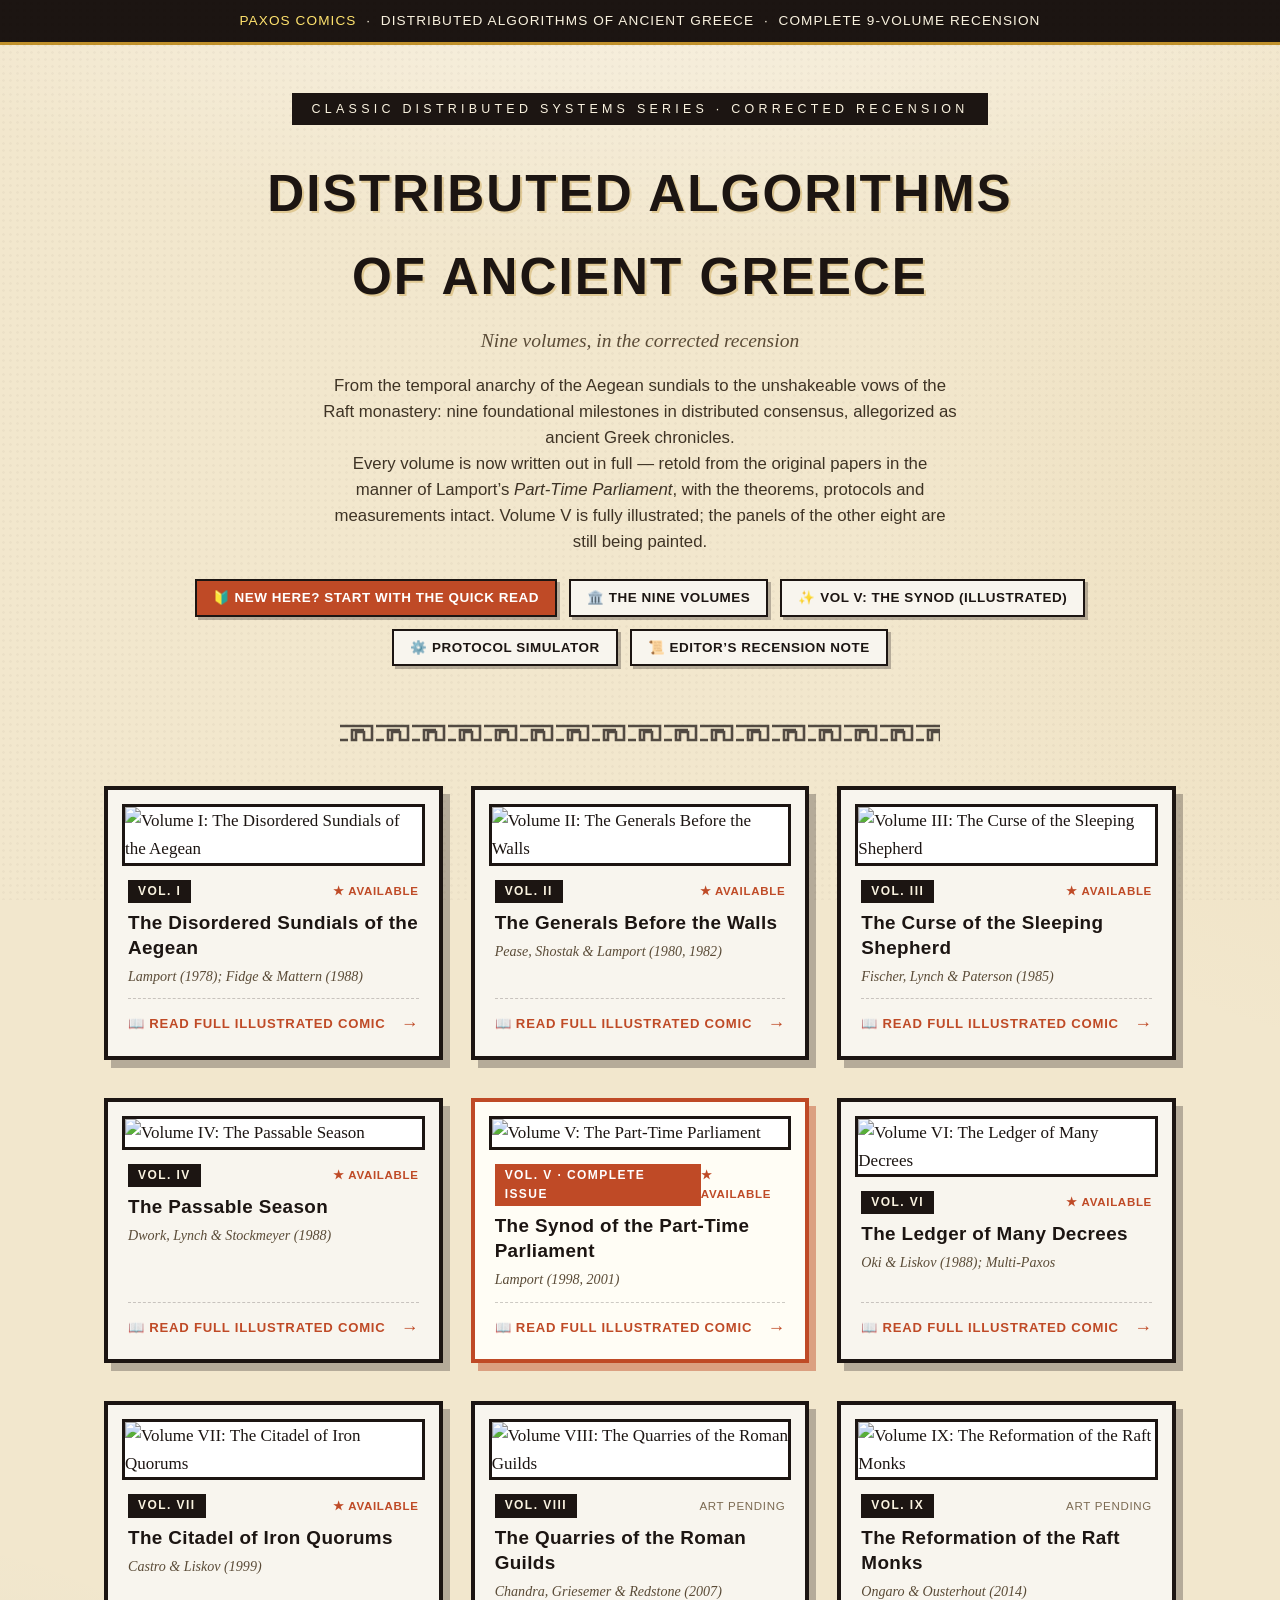
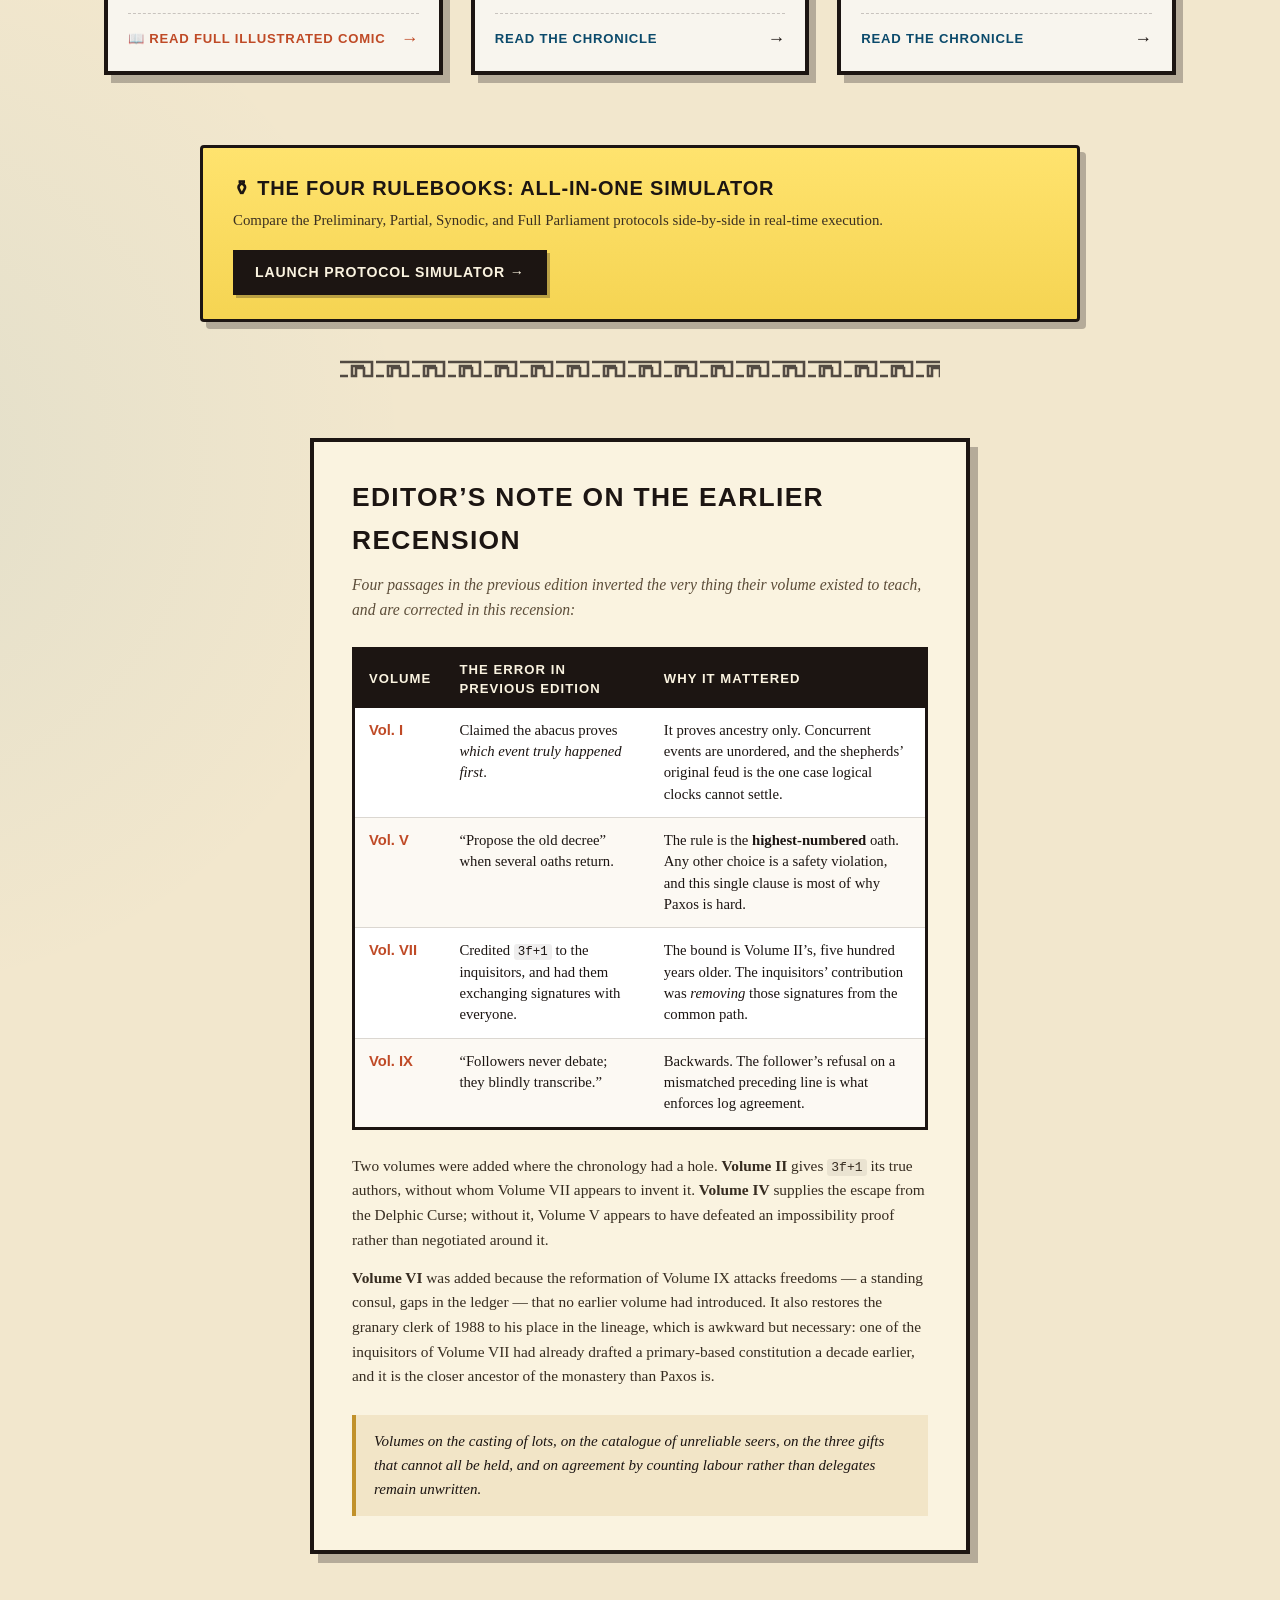
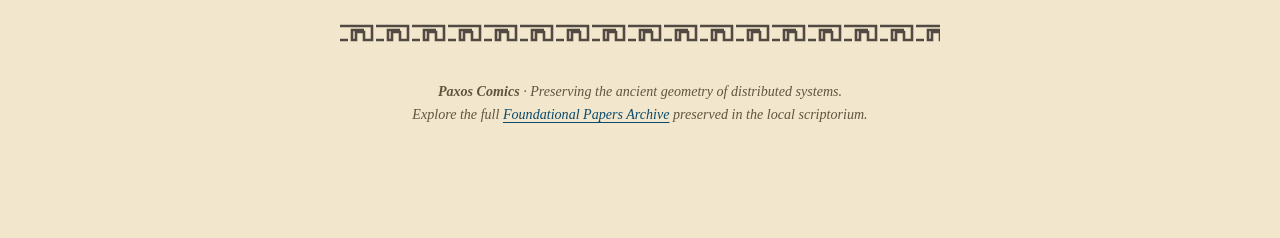
==== index.html @ 574f0818 "feat: illustrate Volume VII All 8 panels (v7-01 through v7-08) generated human-in-the-loop via the G" ====
<!DOCTYPE html>
<html lang="en">
<head>
<meta charset="utf-8">
<meta name="viewport" content="width=device-width, initial-scale=1">
<title>Distributed Algorithms of Ancient Greece — Nine Volumes in the Corrected Recension</title>
<link rel="stylesheet" href="assets/paxos-comics.css">
<style>
.page {
  position: relative; z-index: 1; max-width: 1120px; margin: 0 auto; padding: 0 24px 100px;
}

.prose { max-width: 76ch; margin-left: auto; margin-right: auto; }

a { color: var(--aegean-d); text-decoration: underline; text-underline-offset: 3px; }

.meander {
  height: 18px; margin: 38px auto; max-width: 600px; border: 0;
  background-image: url("data:image/svg+xml;utf8,<svg xmlns='http://www.w3.org/2000/svg' width='36' height='18' viewBox='0 0 36 18'><path d='M0 2h32v14h-8V8h-8v8h-4V6h12M0 16h8' fill='none' stroke='%231c1512' stroke-width='2.6'/></svg>");
  background-repeat: repeat-x; background-size: 36px 18px; opacity: .75;
}

header.hero { padding: 48px 0 20px; text-align: center; }

.kicker {
  display: inline-block; margin: 0 auto 16px; padding: 6px 20px;
  background: var(--ink); color: var(--paper-hi);
  font-family: Optima, 'Gill Sans', sans-serif; letter-spacing: .34em; font-size: .78rem;
  text-transform: uppercase;
}

h1.series-title {
  margin: 12px 0 6px; font-family: Optima, 'Gill Sans', sans-serif; font-weight: 700;
  font-size: clamp(2rem, 5.2vw, 3.2rem); letter-spacing: .04em; text-transform: uppercase;
  color: var(--ink); text-shadow: 2px 2px 0 rgba(193,145,43,.35);
}

p.series-sub {
  margin: 6px auto 16px; font-style: italic; font-size: 1.22rem; color: #5a4b37;
}

p.series-desc {
  max-width: 68ch; margin: 0 auto; font-family: Optima, 'Gill Sans', sans-serif;
  font-size: 1.05rem; line-height: 1.55; color: #3e3325;
}

.quick-nav {
  margin: 24px auto 0; display: flex; justify-content: center; flex-wrap: wrap; gap: 12px;
}

.quick-btn {
  display: inline-flex; align-items: center; gap: 6px;
  background: var(--marble); color: var(--ink); border: 2px solid var(--ink);
  padding: 6px 16px; font-family: Optima, 'Gill Sans', sans-serif;
  font-size: .84rem; text-decoration: none; font-weight: 700; letter-spacing: .04em;
  box-shadow: 3px 3px 0 var(--shadow); text-transform: uppercase;
  transition: all .15s ease;
}

.quick-btn:hover {
  background: var(--gold); color: var(--ink); transform: translateY(-2px);
  box-shadow: 4px 5px 0 var(--shadow);
}

.quick-btn.featured {
  background: var(--terra); color: #fff; border-color: var(--ink);
}

.quick-btn.featured:hover { background: var(--ink); color: var(--caption); }

.grid-section { margin: 44px 0 70px; }

.covers-grid {
  display: grid;
  grid-template-columns: repeat(3, 1fr);
  gap: 38px 28px;
}

@media (max-width: 880px) {
  .covers-grid { grid-template-columns: repeat(2, 1fr); gap: 32px 20px; }
}

@media (max-width: 580px) {
  .covers-grid { grid-template-columns: 1fr; gap: 36px; max-width: 420px; margin: 0 auto; }
}

.cover-card {
  display: flex; flex-direction: column;
  text-decoration: none; color: inherit;
  background: var(--marble);
  border: 4px solid var(--ink);
  box-shadow: 7px 8px 0 var(--shadow);
  padding: 14px;
  position: relative;
  transition: transform .22s ease, box-shadow .22s ease;
}

.cover-card:hover {
  transform: translateY(-7px) rotate(-.4deg);
  box-shadow: 12px 14px 0 var(--shadow);
}

.cover-card.vol-featured {
  background: #fffdf5;
  border-color: var(--terra);
  box-shadow: 7px 8px 0 rgba(191,74,38,.45);
}

.cover-card.vol-featured:hover {
  box-shadow: 12px 14px 0 rgba(191,74,38,.55);
}

.card-img-wrap {
  border: 3px solid var(--ink);
  overflow: hidden;
  background: #fff;
  position: relative;
}

.card-img-wrap picture,
.card-img-wrap img {
  display: block; width: 100%; height: auto;
  transition: transform .25s ease;
}

.cover-card:hover .card-img-wrap img {
  transform: scale(1.02);
}

.card-body {
  padding: 14px 6px 4px;
  display: flex; flex-direction: column; flex-grow: 1;
}

.vol-header-row {
  display: flex; justify-content: space-between; align-items: center; margin-bottom: 8px;
}

.vol-tag {
  display: inline-block; background: var(--ink); color: var(--paper-hi);
  font-family: 'Chalkboard SE', Chalkboard, 'Comic Sans MS', sans-serif;
  font-size: .75rem; padding: 2px 10px; text-transform: uppercase;
  letter-spacing: .12em; font-weight: 700;
}

.vol-tag.featured {
  background: var(--terra); color: #fff;
}

.vol-badge-recension {
  font-family: Optima, 'Gill Sans', sans-serif; font-size: .72rem;
  color: #7b6a52; text-transform: uppercase; letter-spacing: .06em;
}

h3.card-title {
  margin: 0 0 6px; font-family: Optima, 'Gill Sans', sans-serif;
  font-size: 1.18rem; line-height: 1.32; font-weight: 700;
  color: var(--ink); letter-spacing: .02em;
}

p.card-cite {
  margin: 0 0 12px; font-size: .88rem; color: #5a4b37; line-height: 1.4;
  font-family: Georgia, serif; font-style: italic;
}

.card-action {
  margin-top: auto; padding-top: 10px;
  border-top: 1px dashed rgba(28,21,18,.22);
  display: flex; justify-content: space-between; align-items: center;
}

.action-label {
  font-family: Optima, 'Gill Sans', sans-serif; font-size: .82rem;
  font-weight: 700; letter-spacing: .06em; text-transform: uppercase;
  color: var(--aegean-d);
}

.cover-card:hover .action-label {
  color: var(--terra);
}

.action-label.active {
  color: var(--terra); display: flex; align-items: center; gap: 4px;
}

.action-arrow { font-size: 1.1rem; }

.editor-note {
  margin: 60px auto 40px;
  background: var(--paper-hi);
  border: 4px solid var(--ink);
  box-shadow: 8px 9px 0 var(--shadow);
  padding: 34px 38px;
}

@media (max-width: 600px) {
  .editor-note { padding: 22px 18px; }
}

.editor-note h2 {
  margin: 0 0 10px; font-family: Optima, 'Gill Sans', sans-serif;
  font-size: 1.65rem; letter-spacing: .05em; text-transform: uppercase;
  color: var(--ink);
}

.editor-note p.ed-sub {
  margin: 0 0 24px; font-style: italic; color: #5c4d39; font-size: .98rem;
}

.table-wrap { overflow-x: auto; margin: 24px 0; }

table.recension-table {
  width: 100%; border-collapse: collapse;
  font-size: .92rem; line-height: 1.45;
  background: #fff; border: 3px solid var(--ink);
  box-shadow: 4px 4px 0 var(--shadow);
}

table.recension-table th {
  background: var(--ink); color: var(--paper-hi);
  font-family: Optima, 'Gill Sans', sans-serif; text-transform: uppercase;
  letter-spacing: .08em; padding: 10px 14px; text-align: left; font-size: .82rem;
}

table.recension-table td {
  padding: 12px 14px; border-bottom: 1px solid rgba(28,21,18,.15);
  vertical-align: top;
}

table.recension-table tr:last-child td { border-bottom: 0; }

table.recension-table tr:nth-child(even) { background: rgba(242,231,205,.25); }

td.col-vol { font-weight: 700; font-family: Optima, 'Gill Sans', sans-serif; width: 85px; color: var(--terra); }

.commentary {
  margin: 24px 0 16px; font-size: .96rem; line-height: 1.6; color: #362c20;
}

.unwritten-box {
  margin: 26px 0 0; padding: 14px 18px;
  background: rgba(193,145,43,.14); border-left: 4px solid var(--gold);
  font-style: italic; font-size: .94rem;
}

.companion-banner {
  margin: 50px auto 0; max-width: 880px;
  background: linear-gradient(180deg, var(--caption), #f5d452);
  border: 3px solid var(--ink); border-radius: 4px;
  padding: 24px 30px; box-shadow: 6px 7px 0 var(--shadow);
  display: flex; justify-content: space-between; align-items: center; flex-wrap: wrap; gap: 18px;
}

.companion-text h3 {
  margin: 0 0 4px; font-family: Optima, 'Gill Sans', sans-serif;
  font-size: 1.25rem; text-transform: uppercase; letter-spacing: .04em;
}

.companion-text p { margin: 0; font-size: .93rem; color: #3b3021; }

.companion-btn {
  background: var(--ink); color: var(--paper-hi); border: 2px solid var(--ink);
  padding: 9px 20px; font-family: Optima, 'Gill Sans', sans-serif;
  font-size: .88rem; font-weight: 700; text-decoration: none; letter-spacing: .06em;
  text-transform: uppercase; box-shadow: 3px 3px 0 var(--shadow); white-space: nowrap;
}

.companion-btn:hover { background: var(--terra); color: #fff; transform: translateY(-1px); }

footer.colophon {
  margin: 70px auto 0; text-align: center; font-size: .88rem; color: #62533e;
}
</style>
</head>
<body>
<div class="site-bar">
  <span>Paxos Comics</span> &nbsp;·&nbsp; Distributed Algorithms of Ancient Greece &nbsp;·&nbsp; Complete 9-Volume Recension
</div>

<div class="page">
  <header class="hero">
    <div class="kicker">Classic Distributed Systems Series · Corrected Recension</div>
    <h1 class="series-title">Distributed Algorithms<br>of Ancient Greece</h1>
    <p class="series-sub">Nine volumes, in the corrected recension</p>
    <p class="series-desc">
      From the temporal anarchy of the Aegean sundials to the unshakeable vows of the Raft monastery:
      nine foundational milestones in distributed consensus, allegorized as ancient Greek chronicles.
    </p>
    <p class="series-desc">
      Every volume is now written out in full — retold from the original papers in the manner of Lamport’s
      <em>Part-Time Parliament</em>, with the theorems, protocols and measurements intact. Volume V is fully
      illustrated; the panels of the other eight are still being painted.
    </p>

    <nav class="quick-nav">
      <a href="quickread.html" class="quick-btn featured">🔰 New Here? Start With the Quick Read</a>
      <a href="#volumes-grid" class="quick-btn">🏛️ The Nine Volumes</a>
      <a href="volume-5.html" class="quick-btn">✨ Vol V: The Synod (Illustrated)</a>
      <a href="protocols.html" class="quick-btn">⚙️ Protocol Simulator</a>
      <a href="#recension-notes" class="quick-btn">📜 Editor’s Recension Note</a>
    </nav>
  </header>

  <hr class="meander">

  <!-- ================= 3x3 COVERS GRID ================= -->
  <section id="volumes-grid" class="grid-section">
    <div class="covers-grid">

      <!-- Volume I -->
      <a href="volume-1.html" class="cover-card">
        <div class="card-img-wrap">
          <picture>
            <source srcset="https://pub-360f66626b3142aca8d9da5501908e1f.r2.dev/cover_volume_1_small.webp" type="image/webp">
            <img src="images/cover_volume_1.png" alt="Volume I: The Disordered Sundials of the Aegean" loading="lazy">
          </picture>
        </div>
        <div class="card-body">
          <div class="vol-header-row">
            <span class="vol-tag">Vol. I</span>
            <span class="vol-badge-recension" style="color:var(--terra); font-weight:700">★ Available</span>
          </div>
          <h3 class="card-title">The Disordered Sundials of the Aegean</h3>
          <p class="card-cite">Lamport (1978); Fidge &amp; Mattern (1988)</p>
          <div class="card-action">
            <span class="action-label active">📖 Read Full Illustrated Comic</span>
            <span class="action-arrow" style="color:var(--terra)">→</span>
          </div>
        </div>
      </a>

      <!-- Volume II -->
      <a href="volume-2.html" class="cover-card">
        <div class="card-img-wrap">
          <picture>
            <source srcset="https://pub-360f66626b3142aca8d9da5501908e1f.r2.dev/cover_volume_2_small.webp" type="image/webp">
            <img src="images/cover_volume_2.png" alt="Volume II: The Generals Before the Walls" loading="lazy">
          </picture>
        </div>
        <div class="card-body">
          <div class="vol-header-row">
            <span class="vol-tag">Vol. II</span>
            <span class="vol-badge-recension" style="color:var(--terra); font-weight:700">★ Available</span>
          </div>
          <h3 class="card-title">The Generals Before the Walls</h3>
          <p class="card-cite">Pease, Shostak &amp; Lamport (1980, 1982)</p>
          <div class="card-action">
            <span class="action-label active">📖 Read Full Illustrated Comic</span>
            <span class="action-arrow" style="color:var(--terra)">→</span>
          </div>
        </div>
      </a>

      <!-- Volume III -->
      <a href="volume-3.html" class="cover-card">
        <div class="card-img-wrap">
          <picture>
            <source srcset="https://pub-360f66626b3142aca8d9da5501908e1f.r2.dev/cover_volume_3_small.webp" type="image/webp">
            <img src="images/cover_volume_3.png" alt="Volume III: The Curse of the Sleeping Shepherd" loading="lazy">
          </picture>
        </div>
        <div class="card-body">
          <div class="vol-header-row">
            <span class="vol-tag">Vol. III</span>
            <span class="vol-badge-recension" style="color:var(--terra); font-weight:700">★ Available</span>
          </div>
          <h3 class="card-title">The Curse of the Sleeping Shepherd</h3>
          <p class="card-cite">Fischer, Lynch &amp; Paterson (1985)</p>
          <div class="card-action">
            <span class="action-label active">📖 Read Full Illustrated Comic</span>
            <span class="action-arrow" style="color:var(--terra)">→</span>
          </div>
        </div>
      </a>

      <!-- Volume IV -->
      <a href="volume-4.html" class="cover-card">
        <div class="card-img-wrap">
          <picture>
            <source srcset="https://pub-360f66626b3142aca8d9da5501908e1f.r2.dev/cover_volume_4_small.webp" type="image/webp">
            <img src="images/cover_volume_4.png" alt="Volume IV: The Passable Season" loading="lazy">
          </picture>
        </div>
        <div class="card-body">
          <div class="vol-header-row">
            <span class="vol-tag">Vol. IV</span>
            <span class="vol-badge-recension" style="color:var(--terra); font-weight:700">★ Available</span>
          </div>
          <h3 class="card-title">The Passable Season</h3>
          <p class="card-cite">Dwork, Lynch &amp; Stockmeyer (1988)</p>
          <div class="card-action">
            <span class="action-label active">📖 Read Full Illustrated Comic</span>
            <span class="action-arrow" style="color:var(--terra)">→</span>
          </div>
        </div>
      </a>

      <!-- Volume V (FEATURED COMPLETE EDITION) -->
      <a href="volume-5.html" class="cover-card vol-featured">
        <div class="card-img-wrap">
          <picture>
            <source srcset="https://pub-360f66626b3142aca8d9da5501908e1f.r2.dev/cover_small.webp" type="image/webp">
            <img src="images/cover.png" alt="Volume V: The Part-Time Parliament" loading="lazy">
          </picture>
        </div>
        <div class="card-body">
          <div class="vol-header-row">
            <span class="vol-tag featured">Vol. V · Complete Issue</span>
            <span class="vol-badge-recension" style="color:var(--terra); font-weight:700">★ Available</span>
          </div>
          <h3 class="card-title">The Synod of the Part-Time Parliament</h3>
          <p class="card-cite">Lamport (1998, 2001)</p>
          <div class="card-action">
            <span class="action-label active">📖 Read Full Illustrated Comic</span>
            <span class="action-arrow" style="color:var(--terra)">→</span>
          </div>
        </div>
      </a>

      <!-- Volume VI -->
      <a href="volume-6.html" class="cover-card">
        <div class="card-img-wrap">
          <picture>
            <source srcset="https://pub-360f66626b3142aca8d9da5501908e1f.r2.dev/cover_volume_6_small.webp" type="image/webp">
            <img src="images/cover_volume_6.png" alt="Volume VI: The Ledger of Many Decrees" loading="lazy">
          </picture>
        </div>
        <div class="card-body">
          <div class="vol-header-row">
            <span class="vol-tag">Vol. VI</span>
            <span class="vol-badge-recension" style="color:var(--terra); font-weight:700">★ Available</span>
          </div>
          <h3 class="card-title">The Ledger of Many Decrees</h3>
          <p class="card-cite">Oki &amp; Liskov (1988); Multi-Paxos</p>
          <div class="card-action">
            <span class="action-label active">📖 Read Full Illustrated Comic</span>
            <span class="action-arrow" style="color:var(--terra)">→</span>
          </div>
        </div>
      </a>

      <!-- Volume VII -->
      <a href="volume-7.html" class="cover-card">
        <div class="card-img-wrap">
          <picture>
            <source srcset="https://pub-360f66626b3142aca8d9da5501908e1f.r2.dev/cover_volume_7_small.webp" type="image/webp">
            <img src="images/cover_volume_7.png" alt="Volume VII: The Citadel of Iron Quorums" loading="lazy">
          </picture>
        </div>
        <div class="card-body">
          <div class="vol-header-row">
            <span class="vol-tag">Vol. VII</span>
            <span class="vol-badge-recension" style="color:var(--terra); font-weight:700">★ Available</span>
          </div>
          <h3 class="card-title">The Citadel of Iron Quorums</h3>
          <p class="card-cite">Castro &amp; Liskov (1999)</p>
          <div class="card-action">
            <span class="action-label active">📖 Read Full Illustrated Comic</span>
            <span class="action-arrow" style="color:var(--terra)">→</span>
          </div>
        </div>
      </a>

      <!-- Volume VIII -->
      <a href="volume-8.html" class="cover-card">
        <div class="card-img-wrap">
          <picture>
            <source srcset="https://pub-360f66626b3142aca8d9da5501908e1f.r2.dev/cover_volume_8_small.webp" type="image/webp">
            <img src="images/cover_volume_8.png" alt="Volume VIII: The Quarries of the Roman Guilds" loading="lazy">
          </picture>
        </div>
        <div class="card-body">
          <div class="vol-header-row">
            <span class="vol-tag">Vol. VIII</span>
            <span class="vol-badge-recension">Art Pending</span>
          </div>
          <h3 class="card-title">The Quarries of the Roman Guilds</h3>
          <p class="card-cite">Chandra, Griesemer &amp; Redstone (2007)</p>
          <div class="card-action">
            <span class="action-label">Read the Chronicle</span>
            <span class="action-arrow">→</span>
          </div>
        </div>
      </a>

      <!-- Volume IX -->
      <a href="volume-9.html" class="cover-card">
        <div class="card-img-wrap">
          <picture>
            <source srcset="https://pub-360f66626b3142aca8d9da5501908e1f.r2.dev/cover_volume_9_small.webp" type="image/webp">
            <img src="images/cover_volume_9.png" alt="Volume IX: The Reformation of the Raft Monks" loading="lazy">
          </picture>
        </div>
        <div class="card-body">
          <div class="vol-header-row">
            <span class="vol-tag">Vol. IX</span>
            <span class="vol-badge-recension">Art Pending</span>
          </div>
          <h3 class="card-title">The Reformation of the Raft Monks</h3>
          <p class="card-cite">Ongaro &amp; Ousterhout (2014)</p>
          <div class="card-action">
            <span class="action-label">Read the Chronicle</span>
            <span class="action-arrow">→</span>
          </div>
        </div>
      </a>

    </div>
  </section>

  <!-- ================= COMPANION CALLOUT ================= -->
  <aside class="companion-banner">
    <div class="companion-text">
      <h3>⚱ The Four Rulebooks: All-in-One Simulator</h3>
      <p>Compare the Preliminary, Partial, Synodic, and Full Parliament protocols side-by-side in real-time execution.</p>
    </div>
    <a href="protocols.html" class="companion-btn">Launch Protocol Simulator →</a>
  </aside>

  <hr class="meander">

  <!-- ================= EDITOR RECENSION NOTE ================= -->
  <section id="recension-notes" class="editor-note">
    <h2>Editor’s Note on the Earlier Recension</h2>
    <p class="ed-sub">Four passages in the previous edition inverted the very thing their volume existed to teach, and are corrected in this recension:</p>

    <div class="table-wrap">
      <table class="recension-table">
        <thead>
          <tr>
            <th>Volume</th>
            <th>The Error in Previous Edition</th>
            <th>Why It Mattered</th>
          </tr>
        </thead>
        <tbody>
          <tr>
            <td class="col-vol">Vol. I</td>
            <td>Claimed the abacus proves <em>which event truly happened first</em>.</td>
            <td>It proves ancestry only. Concurrent events are unordered, and the shepherds’ original feud is the one case logical clocks cannot settle.</td>
          </tr>
          <tr>
            <td class="col-vol">Vol. V</td>
            <td>“Propose the old decree” when several oaths return.</td>
            <td>The rule is the <strong>highest-numbered</strong> oath. Any other choice is a safety violation, and this single clause is most of why Paxos is hard.</td>
          </tr>
          <tr>
            <td class="col-vol">Vol. VII</td>
            <td>Credited <code>3f+1</code> to the inquisitors, and had them exchanging signatures with everyone.</td>
            <td>The bound is Volume II’s, five hundred years older. The inquisitors’ contribution was <em>removing</em> those signatures from the common path.</td>
          </tr>
          <tr>
            <td class="col-vol">Vol. IX</td>
            <td>“Followers never debate; they blindly transcribe.”</td>
            <td>Backwards. The follower’s refusal on a mismatched preceding line is what enforces log agreement.</td>
          </tr>
        </tbody>
      </table>
    </div>

    <div class="commentary">
      <p>Two volumes were added where the chronology had a hole. <strong>Volume II</strong> gives <code>3f+1</code> its true authors, without whom Volume VII appears to invent it. <strong>Volume IV</strong> supplies the escape from the Delphic Curse; without it, Volume V appears to have defeated an impossibility proof rather than negotiated around it.</p>
      <p><strong>Volume VI</strong> was added because the reformation of Volume IX attacks freedoms — a standing consul, gaps in the ledger — that no earlier volume had introduced. It also restores the granary clerk of 1988 to his place in the lineage, which is awkward but necessary: one of the inquisitors of Volume VII had already drafted a primary-based constitution a decade earlier, and it is the closer ancestor of the monastery than Paxos is.</p>
    </div>

    <div class="unwritten-box">
      Volumes on the casting of lots, on the catalogue of unreliable seers, on the three gifts that cannot all be held, and on agreement by counting labour rather than delegates remain unwritten.
    </div>
  </section>

  <footer class="colophon">
    <hr class="meander">
    <p>
      <strong>Paxos Comics</strong> · Preserving the ancient geometry of distributed systems.<br>
      Explore the full <a href="sources/README.md">Foundational Papers Archive</a> preserved in the local scriptorium.
    </p>
  </footer>
</div>
</body>
</html>
---- assets/paxos-comics.css ----
/* ============ PAXOS COMICS design system ============ */
:root{
  --ink:#1c1512;
  --paper:#f2e7cd;
  --paper-hi:#faf3e0;
  --paper-lo:#e6d5ae;
  --aegean:#136f9e;
  --aegean-d:#0b4a6b;
  --terra:#bf4a26;
  --olive:#66722c;
  --olive-d:#4c561e;
  --gold:#c1912b;
  --marble:#f8f5ee;
  --caption:#ffe36e;
  --blood:#8e2323;
  --shadow:rgba(28,21,18,.28);
}
*{box-sizing:border-box}
html{scroll-behavior:smooth}
body{
  margin:0;
  color:var(--ink);
  font-family:Georgia,'Iowan Old Style','Palatino Linotype',serif;
  font-size:17px; line-height:1.62;
  background:
    radial-gradient(1200px 500px at 50% -100px, rgba(255,255,255,.5), transparent 70%),
    radial-gradient(900px 900px at 110% 15%, rgba(193,145,43,.10), transparent 60%),
    radial-gradient(900px 900px at -10% 60%, rgba(19,111,158,.07), transparent 60%),
    var(--paper);
}
/* faint halftone wash over the whole book */
body::before{
  content:""; position:fixed; inset:0; pointer-events:none; z-index:0;
  background-image:radial-gradient(rgba(28,21,18,.05) 1px, transparent 1.6px);
  background-size:7px 7px; opacity:.5;
}
.page{position:relative; z-index:1; max-width:900px; margin:0 auto; padding:0 20px 90px}
.prose{max-width:72ch; margin-left:auto; margin-right:auto}
p{margin:.9em 0}
em{font-style:italic}
a{color:var(--aegean-d); text-underline-offset:3px}
a:hover{color:var(--terra)}
var, .m{font-family:Georgia,serif; font-style:italic}
sub,sup{font-size:.72em}
code{font-family:Menlo,Consolas,monospace; font-size:.85em; background:rgba(28,21,18,.07); padding:1px 4px; border-radius:3px}

/* ---------- top series bar (index/quickread) ---------- */
.site-bar{
  background:var(--ink); color:var(--paper-hi);
  padding:10px 20px; font-family:Optima,'Gill Sans',sans-serif;
  font-size:.85rem; letter-spacing:.08em; text-transform:uppercase;
  border-bottom:3px solid var(--gold); text-align:center;
}
.site-bar span{color:var(--caption)}

/* ---------- series top nav (volume pages) ---------- */
.series-nav{
  background:var(--ink); color:var(--paper-hi);
  padding:12px 20px; font-family:Optima,'Gill Sans',sans-serif;
  font-size:.85rem; letter-spacing:.04em;
  border-bottom:3px solid var(--gold);
}
.series-nav-inner{
  max-width:900px; margin:0 auto; display:flex; justify-content:space-between; align-items:center; flex-wrap:wrap; gap:10px;
}
.series-nav a{color:var(--paper-hi); text-decoration:none}
.series-nav a:hover{color:var(--caption)}
.series-nav .nav-back{font-weight:700; letter-spacing:.06em}
.series-nav .nav-current{color:var(--caption); font-size:.82rem; text-transform:uppercase; letter-spacing:.12em}
.series-nav .nav-arrows{display:flex; gap:14px}

/* ---------- display faces ---------- */
.display{font-family:Optima,'Gill Sans','Trebuchet MS',sans-serif; letter-spacing:.04em}
.comic{font-family:'Chalkboard SE',Chalkboard,'Comic Sans MS','Trebuchet MS',sans-serif}

/* ---------- meander (Greek key) divider ---------- */
.meander{height:18px; margin:34px auto; max-width:520px; border:0;
  background-image:url("data:image/svg+xml;utf8,<svg xmlns='http://www.w3.org/2000/svg' width='36' height='18' viewBox='0 0 36 18'><path d='M0 2h32v14h-8V8h-8v8h-4V6h12M0 16h8' fill='none' stroke='%231c1512' stroke-width='2.6'/></svg>");
  background-repeat:repeat-x; background-size:36px 18px; opacity:.75}

/* ---------- comic panels ---------- */
figure.panel{margin:34px auto; padding:0; max-width:840px; position:relative}
figure.panel .frame{
  border:4px solid var(--ink); background:#fff; overflow:hidden;
  box-shadow:8px 9px 0 var(--shadow);
}
figure.panel img{display:block; width:100%; height:auto}
figure.panel figcaption{
  display:inline-block; position:relative; margin:-16px 0 0 26px; max-width:82%;
  background:var(--caption); border:3px solid var(--ink); padding:7px 14px 6px;
  font-family:'Chalkboard SE',Chalkboard,'Comic Sans MS',sans-serif;
  font-size:.83rem; line-height:1.42; box-shadow:4px 4px 0 var(--shadow);
  transform:rotate(-.6deg);
}
.tilt-l .frame{transform:rotate(-.7deg)}
.tilt-r .frame{transform:rotate(.7deg)}
.panel.narrow{max-width:560px}
.panel.mid{max-width:700px}

/* ---------- illustration placeholders (see IMAGE_PROMPTS.md) ---------- */
.img-placeholder{
  aspect-ratio:16/9; display:flex; flex-direction:column; align-items:center; justify-content:center;
  gap:10px; padding:22px 28px; text-align:center;
  background:
    repeating-linear-gradient(135deg, rgba(28,21,18,.05) 0 12px, transparent 12px 24px),
    linear-gradient(180deg,#f7efd9,#eadbb4);
  outline:3px dashed rgba(28,21,18,.35); outline-offset:-14px;
}
.panel.mid .img-placeholder, .panel.narrow .img-placeholder{aspect-ratio:4/3}
.img-placeholder .ph-label{
  font-family:Optima,'Gill Sans',sans-serif; font-size:.72rem; letter-spacing:.22em;
  text-transform:uppercase; color:var(--terra); background:var(--marble);
  border:2px solid var(--ink); padding:2px 10px;
}
.img-placeholder .ph-desc{
  font-style:italic; font-size:.86rem; line-height:1.45; color:#5a4a33; max-width:46ch;
}

/* ---------- cover ---------- */
header.cover{padding:44px 0 8px; text-align:center}
.cover .frame-cover{
  display:block; margin:0 auto; max-width:520px; width:90%;
  border:5px solid var(--ink); box-shadow:12px 13px 0 var(--shadow); background:#fff;
  transform:rotate(-.4deg);
}
.cover img{display:block; width:100%; height:auto}
.kicker{
  display:inline-block; margin:0 auto 18px; padding:6px 18px;
  background:var(--ink); color:var(--paper-hi);
  font-family:Optima,'Gill Sans',sans-serif; letter-spacing:.34em; font-size:.78rem;
  text-transform:uppercase;
}
.vol-badge{
  display:inline-block; background:var(--terra); color:#fff; border:3px solid var(--ink);
  font-family:'Chalkboard SE',Chalkboard,'Comic Sans MS',sans-serif; font-size:.82rem;
  padding:4px 16px; letter-spacing:.14em; text-transform:uppercase;
  box-shadow:4px 4px 0 var(--shadow); transform:rotate(-1.4deg); margin-top:20px;
}
.cover .vol-title{
  margin:18px auto 6px; font-family:Optima,'Gill Sans',sans-serif; font-weight:700;
  font-size:clamp(1.7rem,4.4vw,2.4rem); letter-spacing:.05em; text-transform:uppercase;
  color:var(--ink); text-shadow:2px 2px 0 rgba(193,145,43,.35);
}
.cover .sub{
  margin:10px auto 4px; max-width:620px; font-family:Optima,'Gill Sans',sans-serif;
  font-size:1.02rem; color:#4a3d2c; letter-spacing:.02em;
}
.cover .pub{margin:10px auto 0; max-width:560px; font-size:.8rem; color:#6d5c42; font-style:italic}

/* ---------- status notice banner ---------- */
.status-banner{
  margin:34px auto; max-width:720px;
  background:linear-gradient(180deg, var(--caption), #f7d653);
  border:3px solid var(--ink); border-radius:4px;
  padding:14px 24px; box-shadow:6px 6px 0 var(--shadow);
  font-family:'Chalkboard SE',Chalkboard,'Comic Sans MS',sans-serif;
  font-size:.9rem; line-height:1.5; text-align:center;
}
.status-banner b{font-family:Optima,'Gill Sans',sans-serif; font-size:1.02rem; letter-spacing:.04em}

/* ---------- section (issue) headers ---------- */
.issue{margin:74px auto 30px; text-align:center; position:relative}
.issue .no{
  display:inline-block; background:var(--terra); color:#fff; border:3px solid var(--ink);
  font-family:'Chalkboard SE',Chalkboard,'Comic Sans MS',sans-serif; font-size:.82rem;
  padding:4px 16px; letter-spacing:.14em; text-transform:uppercase;
  box-shadow:4px 4px 0 var(--shadow); transform:rotate(-1.4deg);
}
.issue h2{
  margin:14px 0 0; font-family:Optima,'Gill Sans',sans-serif; font-weight:700;
  font-size:clamp(1.6rem,4.6vw,2.4rem); letter-spacing:.06em; text-transform:uppercase;
  color:var(--ink); text-shadow:2px 2px 0 rgba(193,145,43,.35);
}
h3.sect{
  margin:52px 0 12px; font-family:Optima,'Gill Sans',sans-serif; font-size:1.32rem;
  letter-spacing:.05em; color:var(--aegean-d);
  border-bottom:3px double rgba(28,21,18,.5); padding-bottom:6px;
}
h4.subsect{
  margin:40px 0 8px; font-family:Optima,'Gill Sans',sans-serif; font-size:1.06rem;
  letter-spacing:.05em; color:var(--olive-d); text-transform:uppercase;
}
.hlink{color:inherit; text-decoration:none}
.hlink:hover{text-decoration:underline}

/* ---------- decree plaques ---------- */
.decree{
  margin:22px auto; max-width:560px; text-align:center; position:relative;
  background:linear-gradient(180deg,var(--marble),#eae4d4);
  border:3px solid var(--ink); border-radius:4px;
  padding:13px 26px 12px; font-style:italic; font-size:1.02rem;
  box-shadow:5px 5px 0 var(--shadow), inset 0 0 0 4px rgba(193,145,43,.28);
}
.decree b{font-style:normal; font-family:Optima,'Gill Sans',sans-serif; margin-right:.5em}
.decree.bad{background:linear-gradient(180deg,#f6e3dd,#ecd2c8); border-color:var(--blood)}
.decree.rules{text-align:left; font-style:normal; max-width:640px}
.decree.rules ol, .decree.rules ul{margin:.3em 0; padding-left:1.4em}
.decree.rules li{margin:.35em 0}
.decree.rules .rhead{
  display:block; text-align:center; font-family:Optima,'Gill Sans',sans-serif; letter-spacing:.2em;
  text-transform:uppercase; font-size:.78rem; color:var(--terra); margin-bottom:4px;
}

/* ---------- narration ---------- */
.narr{
  margin:26px auto; max-width:640px; background:var(--caption); border:3px solid var(--ink);
  padding:10px 18px; font-family:'Chalkboard SE',Chalkboard,'Comic Sans MS',sans-serif;
  font-size:.9rem; box-shadow:5px 5px 0 var(--shadow); transform:rotate(-.35deg);
}
.editor-note{
  margin:30px auto; max-width:660px; background:#e7e2d6; border:3px solid var(--ink);
  padding:18px 24px; font-size:.93rem; box-shadow:6px 6px 0 var(--shadow); position:relative;
}
.editor-note .tag{
  position:absolute; top:-15px; left:18px; background:var(--aegean); color:#fff;
  border:3px solid var(--ink); padding:2px 12px; font-family:Optima,sans-serif;
  font-size:.72rem; letter-spacing:.18em; text-transform:uppercase;
}
.editor-note .sig{text-align:right; font-style:italic; margin-bottom:0}

/* ---------- footnote scrolls ---------- */
.fn{
  margin:18px auto; max-width:620px; font-size:.82rem; line-height:1.5; color:#4d4030;
  background:linear-gradient(180deg,#efe4c6,#e7d8b1);
  border:2px dashed rgba(28,21,18,.55); border-radius:2px; padding:8px 14px 8px 40px;
  position:relative;
}
.fn::before{content:"📜"; position:absolute; left:10px; top:7px; font-size:1rem}
.fn b{color:var(--ink)}

/* ---------- theorems / marble slabs ---------- */
.slab{
  margin:28px auto; max-width:680px; background:linear-gradient(180deg,#fbf9f4,#ece7da);
  border:3px solid var(--ink); box-shadow:6px 6px 0 var(--shadow); padding:4px 24px 10px;
}
.slab .slab-head{
  font-family:Optima,'Gill Sans',sans-serif; letter-spacing:.22em; text-transform:uppercase;
  font-size:.8rem; color:var(--terra); margin:12px 0 4px;
}
.slab .stmt{font-style:italic}
.mathblock{
  margin:14px auto; padding:10px 16px; overflow-x:auto; text-align:center;
  font-family:Georgia,serif; font-style:italic; font-size:1.0rem;
  background:rgba(255,255,255,.55); border:1px solid rgba(28,21,18,.25); border-radius:3px;
}
.mathblock .rm{font-style:normal}
details.proof{
  margin:14px auto 20px; max-width:680px; border:2px solid rgba(28,21,18,.5);
  background:rgba(255,255,255,.4); padding:0 18px;
}
details.proof>summary{
  cursor:pointer; padding:9px 2px; font-family:Optima,sans-serif; letter-spacing:.1em;
  text-transform:uppercase; font-size:.8rem; color:var(--aegean-d);
}
details.proof[open]{padding-bottom:10px}
ol.proofsteps{font-size:.92rem}
ol.proofsteps li{margin:.5em 0}
.qed{float:right; font-family:Optima,sans-serif; letter-spacing:.15em; color:var(--olive-d)}

/* ---------- ledgers & tables ---------- */
.table-wrap{overflow-x:auto; margin:22px auto; max-width:760px}
table.chron{
  border-collapse:collapse; width:100%; background:#f6eed6; font-size:.88rem;
  border:3px solid var(--ink); box-shadow:5px 5px 0 var(--shadow);
}
table.chron th{
  font-family:Optima,sans-serif; font-size:.72rem; letter-spacing:.12em; text-transform:uppercase;
  padding:7px 10px; border-bottom:3px solid var(--ink); color:#5a4a33; text-align:left; background:#ebdfbf;
}
table.chron td{padding:7px 10px; border-bottom:1px solid rgba(28,21,18,.22); vertical-align:top}
table.chron td.c, table.chron th.c{text-align:center}
table.chron caption{
  caption-side:bottom; padding:8px 4px 0; font-size:.8rem; font-style:italic; color:#5a4a33; text-align:left;
}
pre.scroll{
  margin:18px auto; max-width:680px; overflow-x:auto; background:#241c14; color:#efe2c2;
  padding:12px 16px; font-family:Menlo,Consolas,monospace; font-size:.76rem; line-height:1.65;
  border:3px solid var(--ink); box-shadow:5px 5px 0 var(--shadow);
}

/* ---------- Paxon name tooltips ---------- */
.paxon{border-bottom:2px dotted var(--terra); cursor:help; font-style:italic; white-space:nowrap}
#tip{
  position:absolute; z-index:50; max-width:290px; display:none;
  background:var(--ink); color:var(--paper-hi); padding:10px 14px; font-size:.82rem;
  line-height:1.45; border:2px solid var(--gold); box-shadow:5px 5px 0 var(--shadow);
  border-radius:4px; font-family:Optima,'Gill Sans',sans-serif; letter-spacing:.02em;
}
#tip .who{color:var(--caption); font-weight:700; display:block; margin-bottom:2px}

/* ---------- toc ---------- */
nav.toc{
  margin:36px auto; max-width:640px; border:3px solid var(--ink); background:#efe6cf;
  box-shadow:6px 6px 0 var(--shadow); padding:16px 26px 18px;
}
nav.toc h6{margin:0 0 8px; font-family:Optima,sans-serif; letter-spacing:.24em; text-transform:uppercase; font-size:.78rem; color:var(--terra)}
nav.toc ol{margin:0; padding-left:20px; font-size:.92rem; columns:2; column-gap:34px}
nav.toc li{margin:3px 0; break-inside:avoid}
nav.toc a{text-decoration:none; border-bottom:1px dotted var(--aegean-d)}
@media (max-width:640px){ nav.toc ol{columns:1} }

/* ---------- references ---------- */
.refs{font-size:.82rem; line-height:1.55}
.refs li{margin:6px 0}

/* ---------- paper link card ---------- */
.paper-card{
  margin:38px auto; max-width:680px;
  background:var(--marble); border:3px solid var(--ink);
  box-shadow:6px 7px 0 var(--shadow); padding:20px 26px;
}
.paper-card h4{
  margin:0 0 10px; font-family:Optima,'Gill Sans',sans-serif;
  font-size:1.15rem; color:var(--aegean-d); letter-spacing:.04em;
}
.paper-item{margin:12px 0; padding-bottom:12px; border-bottom:1px dashed rgba(28,21,18,.2)}
.paper-item:last-child{border-bottom:0; margin-bottom:0; padding-bottom:0}
.paper-btn{
  display:inline-block; margin-top:6px; background:var(--aegean); color:#fff;
  border:2px solid var(--ink); padding:4px 12px; font-size:.82rem;
  font-family:Optima,'Gill Sans',sans-serif; letter-spacing:.06em; text-decoration:none;
  box-shadow:3px 3px 0 var(--shadow); text-transform:uppercase; font-weight:700;
}
.paper-btn:hover{background:var(--aegean-d); color:#fff; transform:translateY(-1px)}

footer.colophon{margin-top:70px; text-align:center; font-size:.8rem; color:#6d5c42; font-style:italic}

/* ---------- bottom nav ---------- */
.bottom-nav{
  margin:40px auto 20px; max-width:680px;
  display:flex; justify-content:space-between; align-items:center; flex-wrap:wrap; gap:14px;
}
.bottom-btn{
  background:var(--ink); color:var(--paper-hi); border:2px solid var(--ink);
  padding:8px 18px; font-family:Optima,'Gill Sans',sans-serif;
  font-size:.9rem; text-decoration:none; box-shadow:4px 4px 0 var(--shadow);
}
.bottom-btn:hover{background:var(--gold); color:var(--ink)}
.bottom-btn.all{background:var(--terra); color:#fff}
.bottom-btn.all:hover{background:var(--ink); color:#fff}
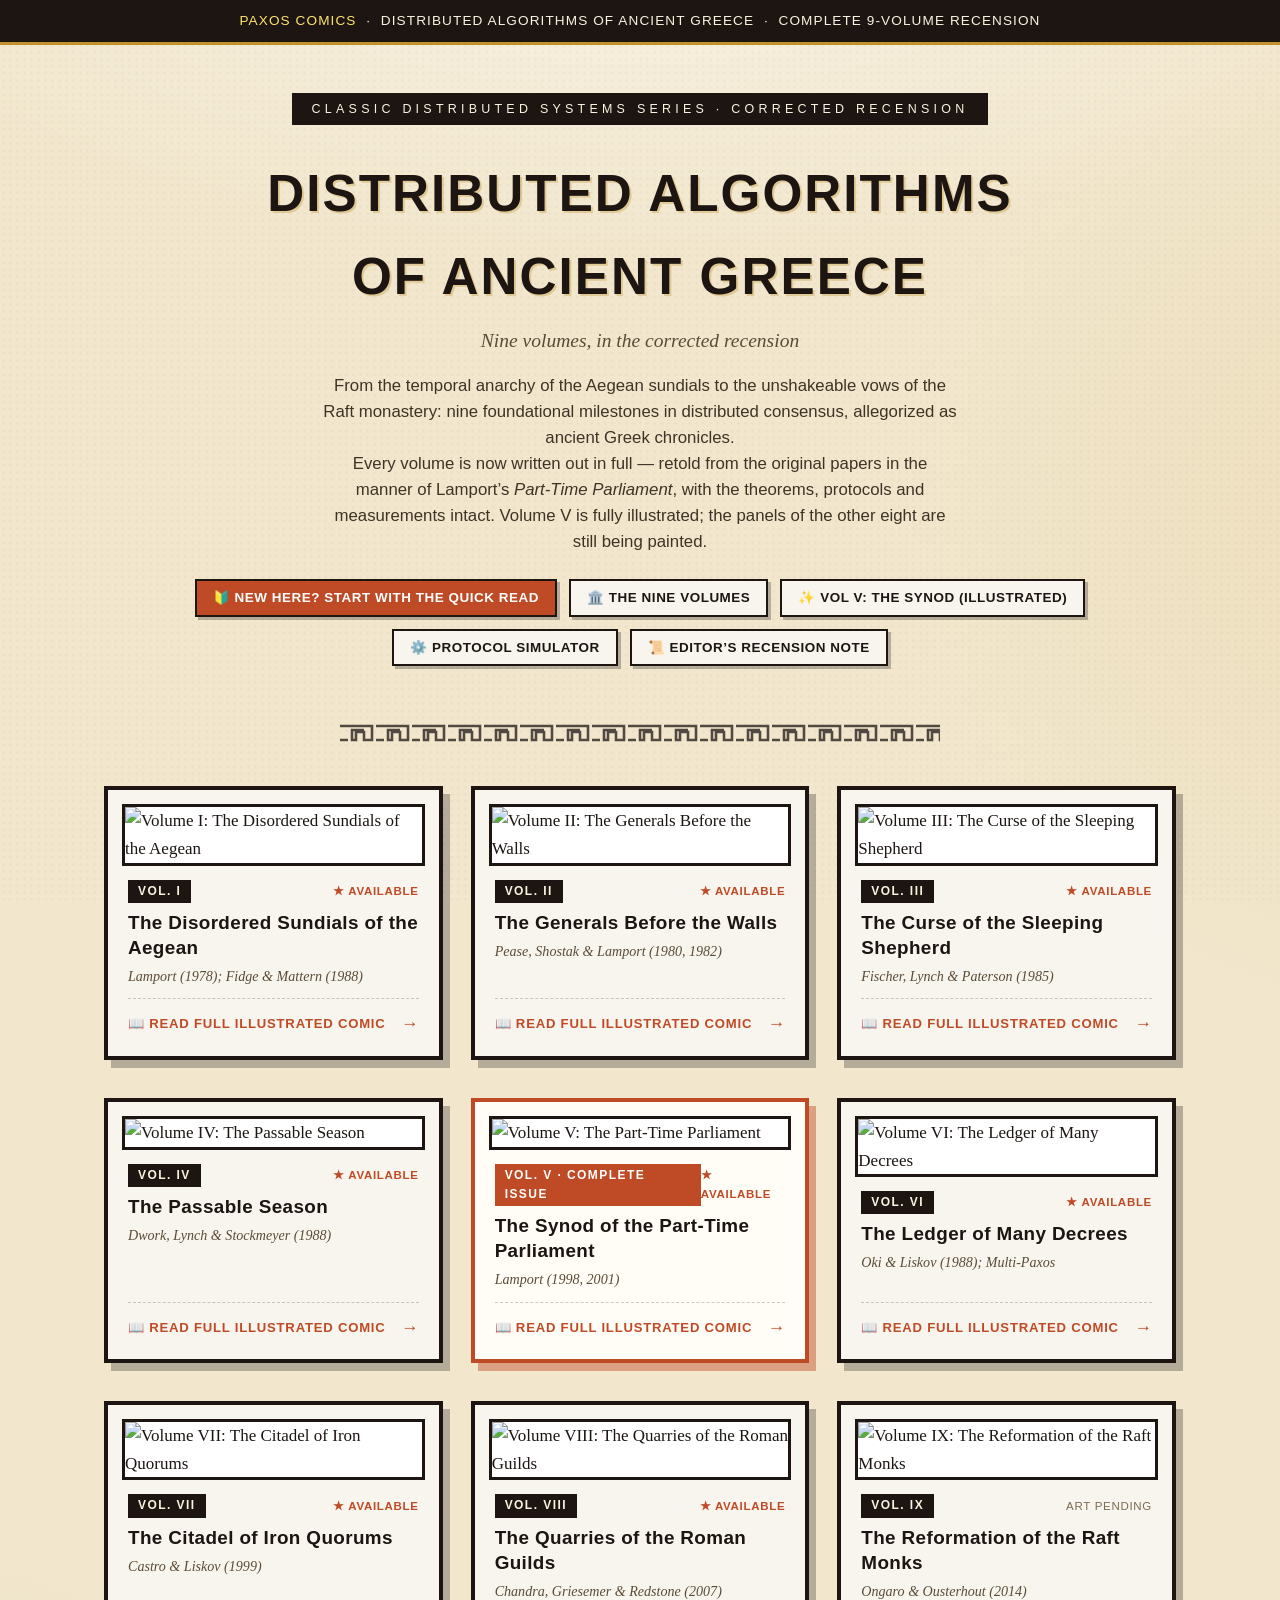
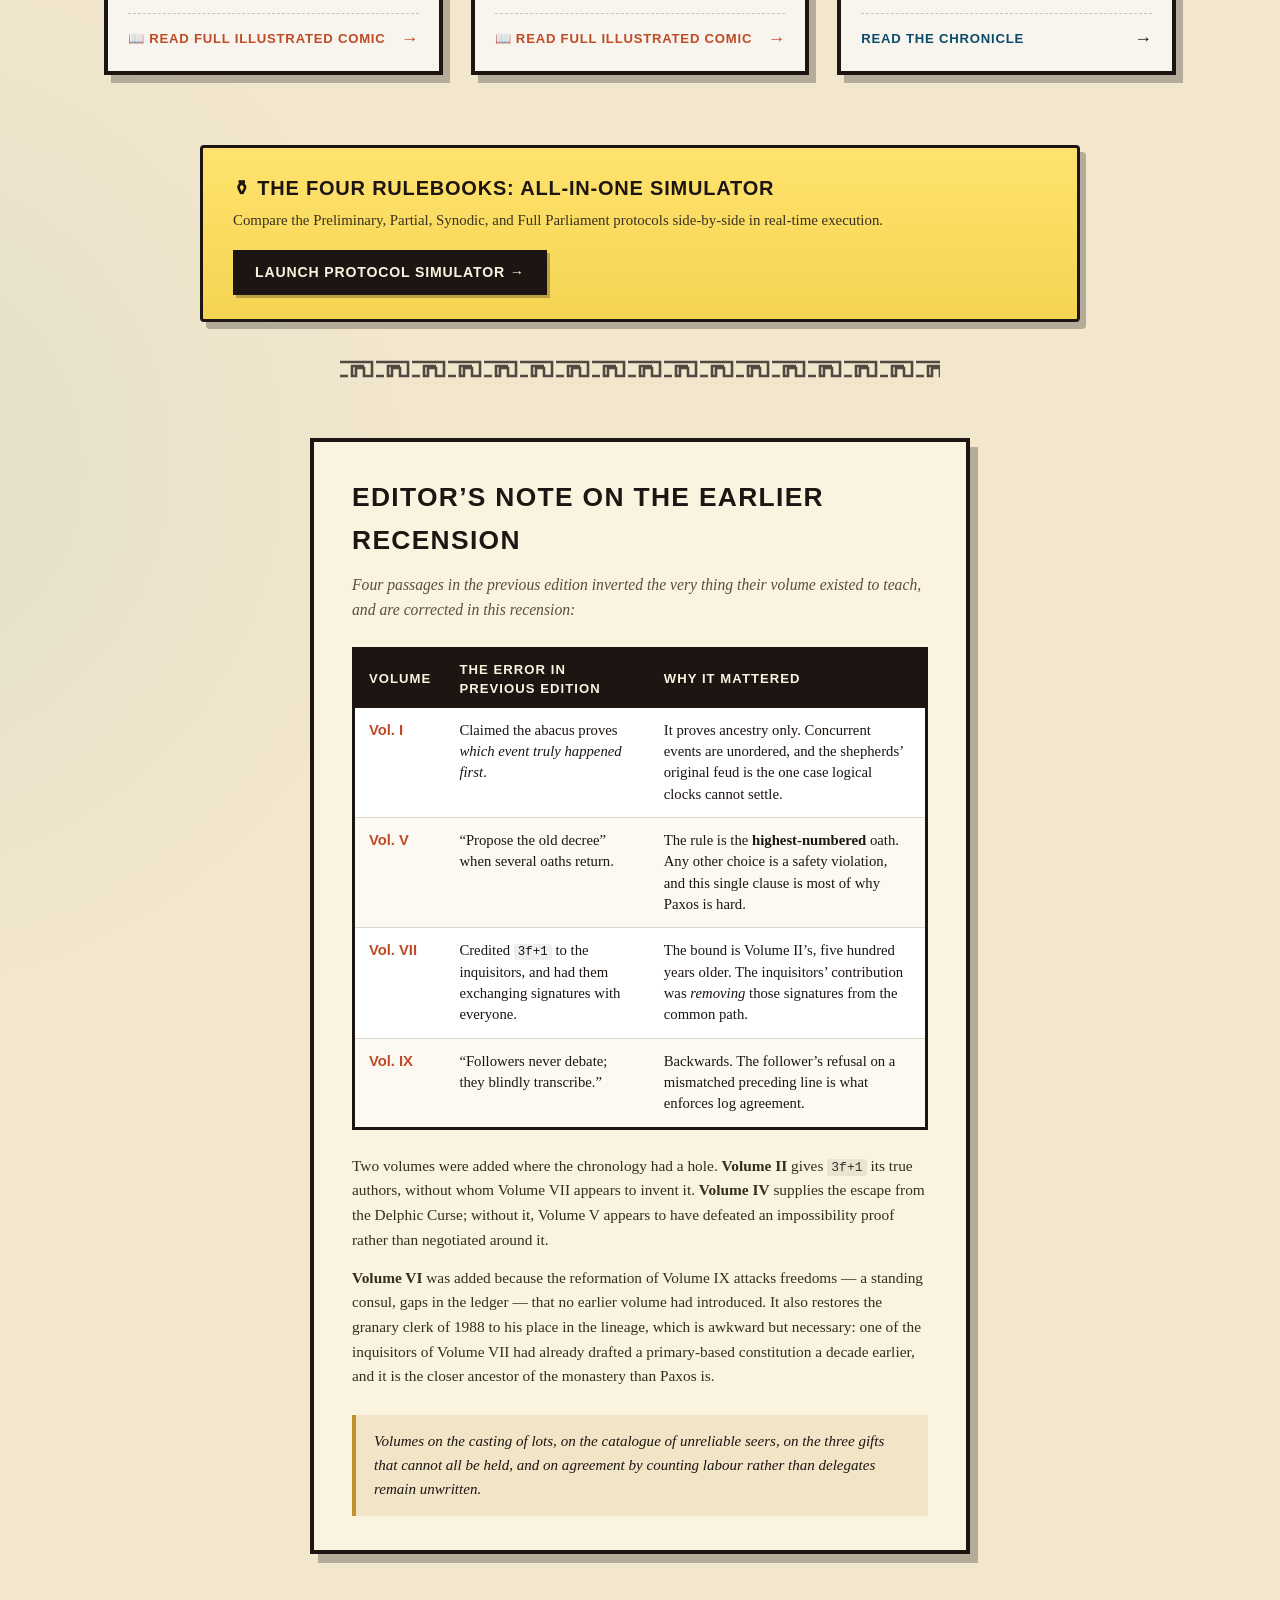
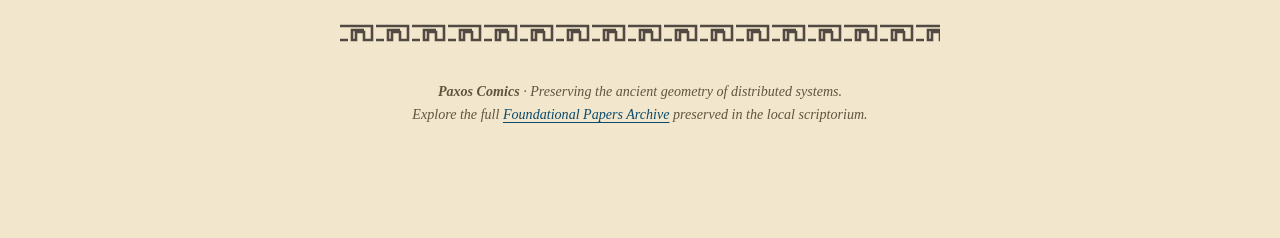
==== commit 2d81324e: "feat: illustrate Volume VIII All 8 panels (v8-01 through v8-08) generated human-in-the-loop via the " ====
--- a/index.html
+++ b/index.html
@@ -472,13 +472,13 @@
         <div class="card-body">
           <div class="vol-header-row">
             <span class="vol-tag">Vol. VIII</span>
-            <span class="vol-badge-recension">Art Pending</span>
+            <span class="vol-badge-recension" style="color:var(--terra); font-weight:700">★ Available</span>
           </div>
           <h3 class="card-title">The Quarries of the Roman Guilds</h3>
           <p class="card-cite">Chandra, Griesemer &amp; Redstone (2007)</p>
           <div class="card-action">
-            <span class="action-label">Read the Chronicle</span>
-            <span class="action-arrow">→</span>
+            <span class="action-label active">📖 Read Full Illustrated Comic</span>
+            <span class="action-arrow" style="color:var(--terra)">→</span>
           </div>
         </div>
       </a>
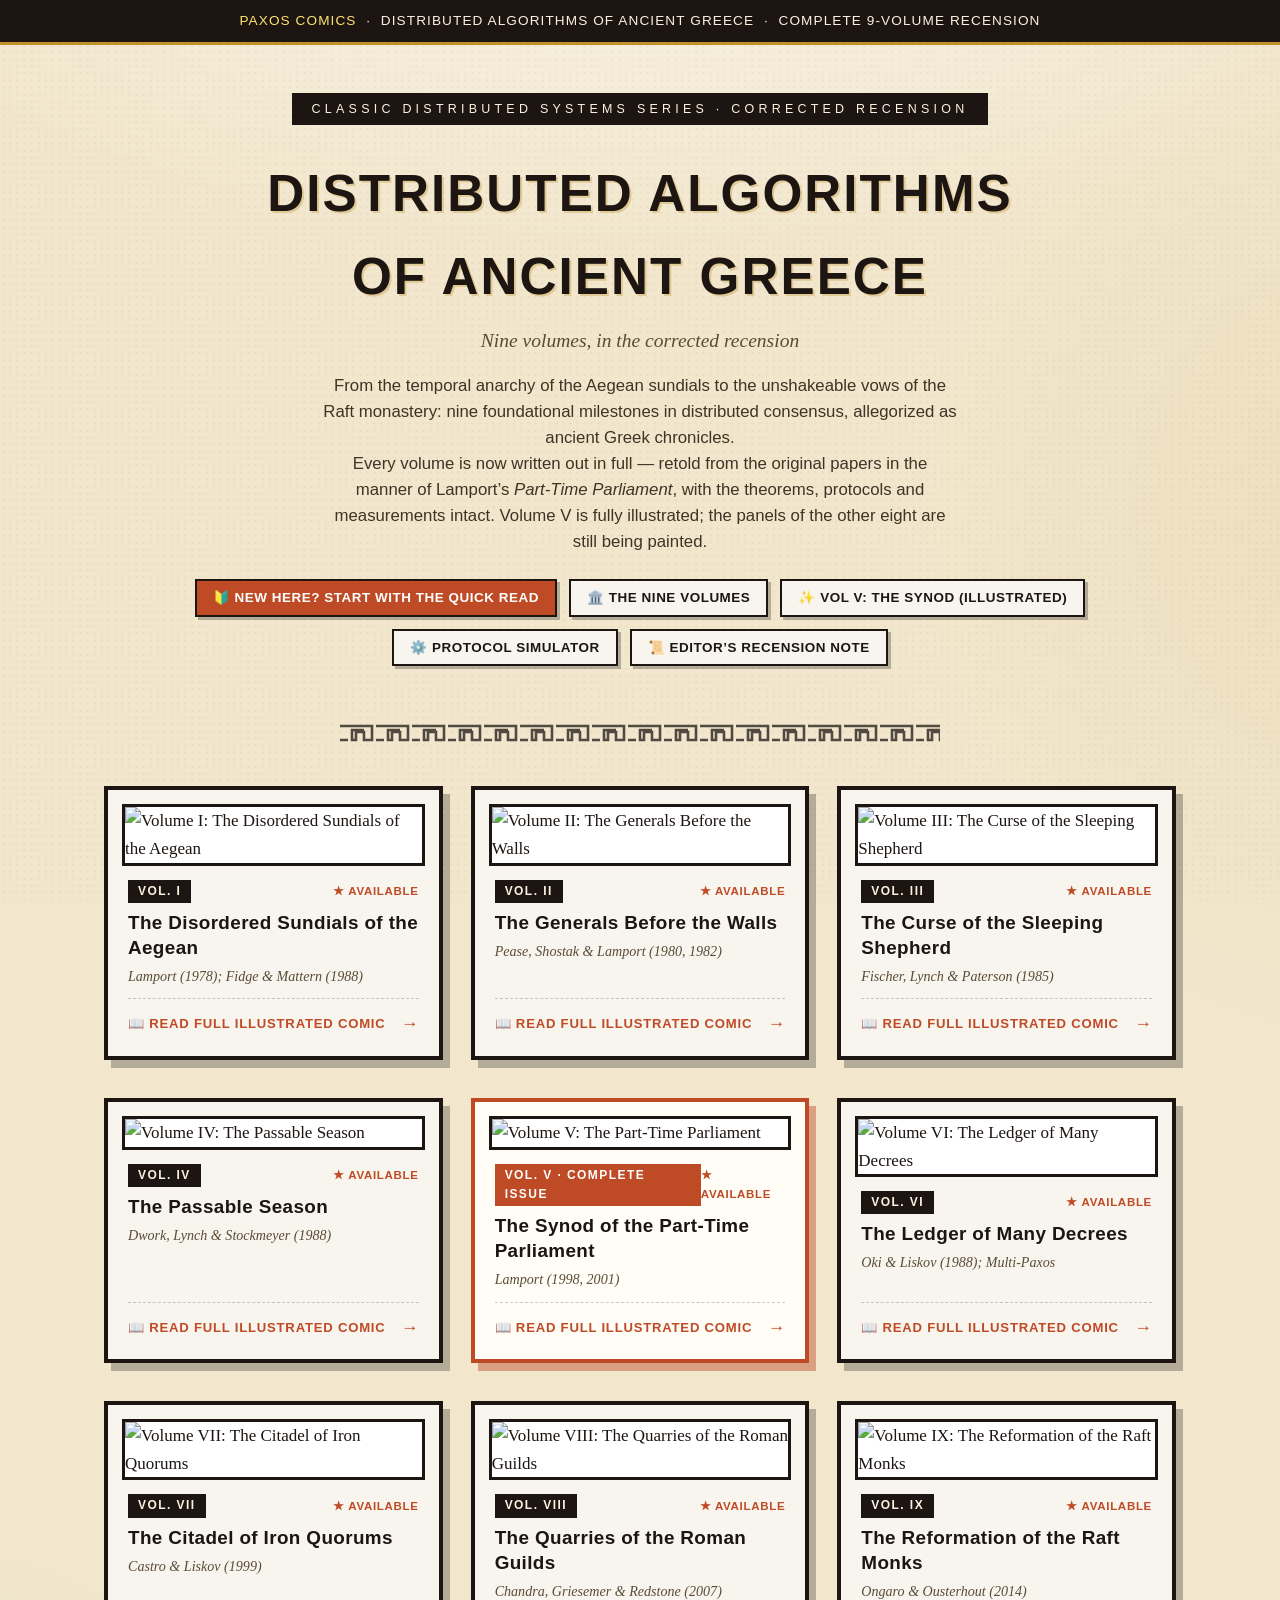
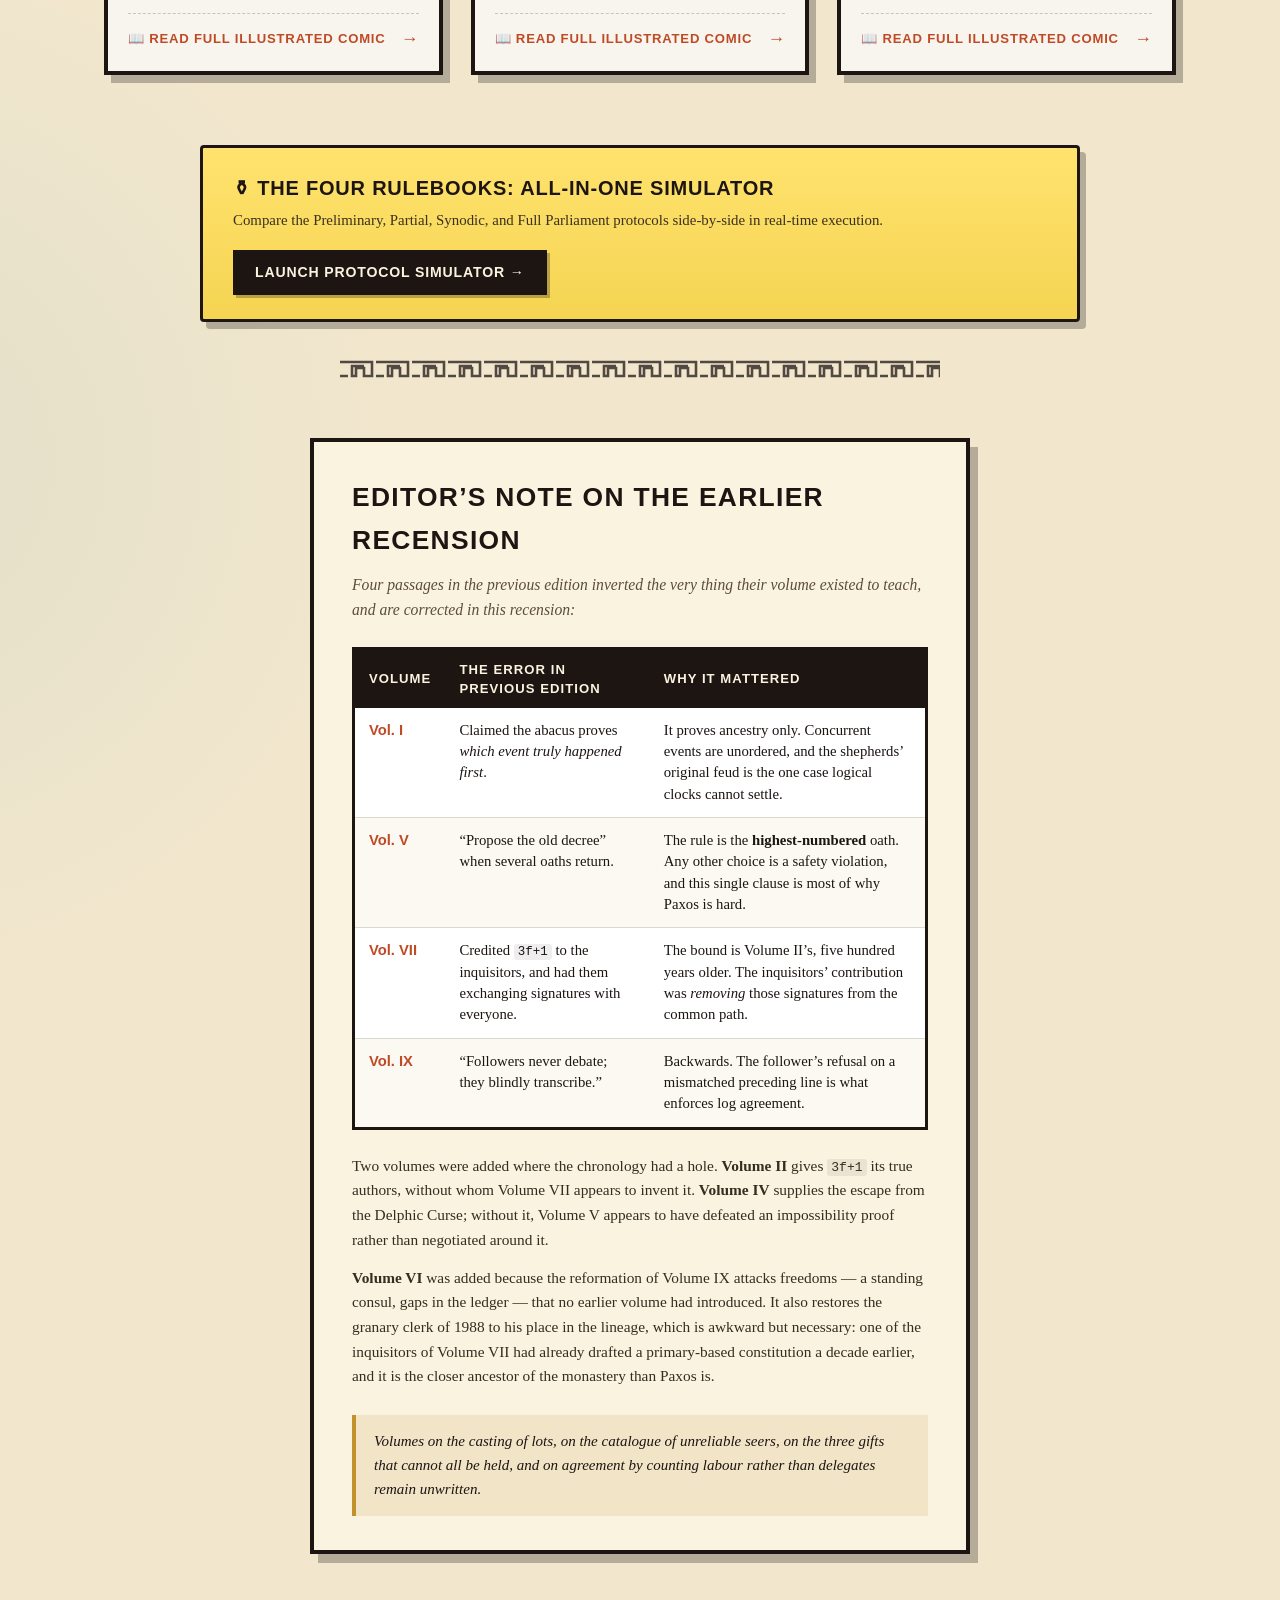
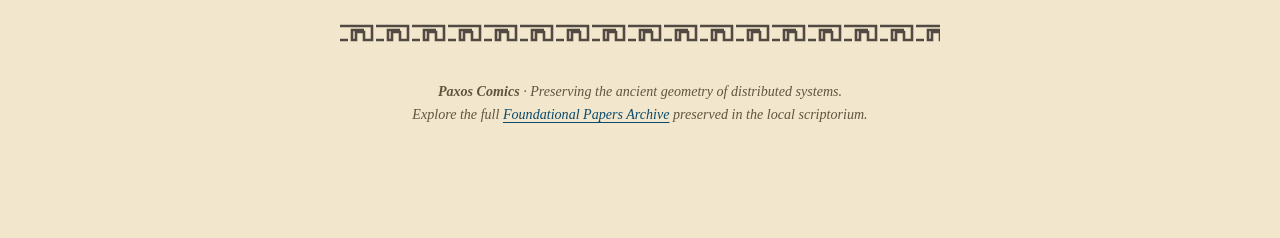
==== commit c196a379: "feat: illustrate Volume IX All 9 panels (v9-01 through v9-09) generated human-in-the-loop via the Ge" ====
--- a/index.html
+++ b/index.html
@@ -494,13 +494,13 @@
         <div class="card-body">
           <div class="vol-header-row">
             <span class="vol-tag">Vol. IX</span>
-            <span class="vol-badge-recension">Art Pending</span>
+            <span class="vol-badge-recension" style="color:var(--terra); font-weight:700">★ Available</span>
           </div>
           <h3 class="card-title">The Reformation of the Raft Monks</h3>
           <p class="card-cite">Ongaro &amp; Ousterhout (2014)</p>
           <div class="card-action">
-            <span class="action-label">Read the Chronicle</span>
-            <span class="action-arrow">→</span>
+            <span class="action-label active">📖 Read Full Illustrated Comic</span>
+            <span class="action-arrow" style="color:var(--terra)">→</span>
           </div>
         </div>
       </a>
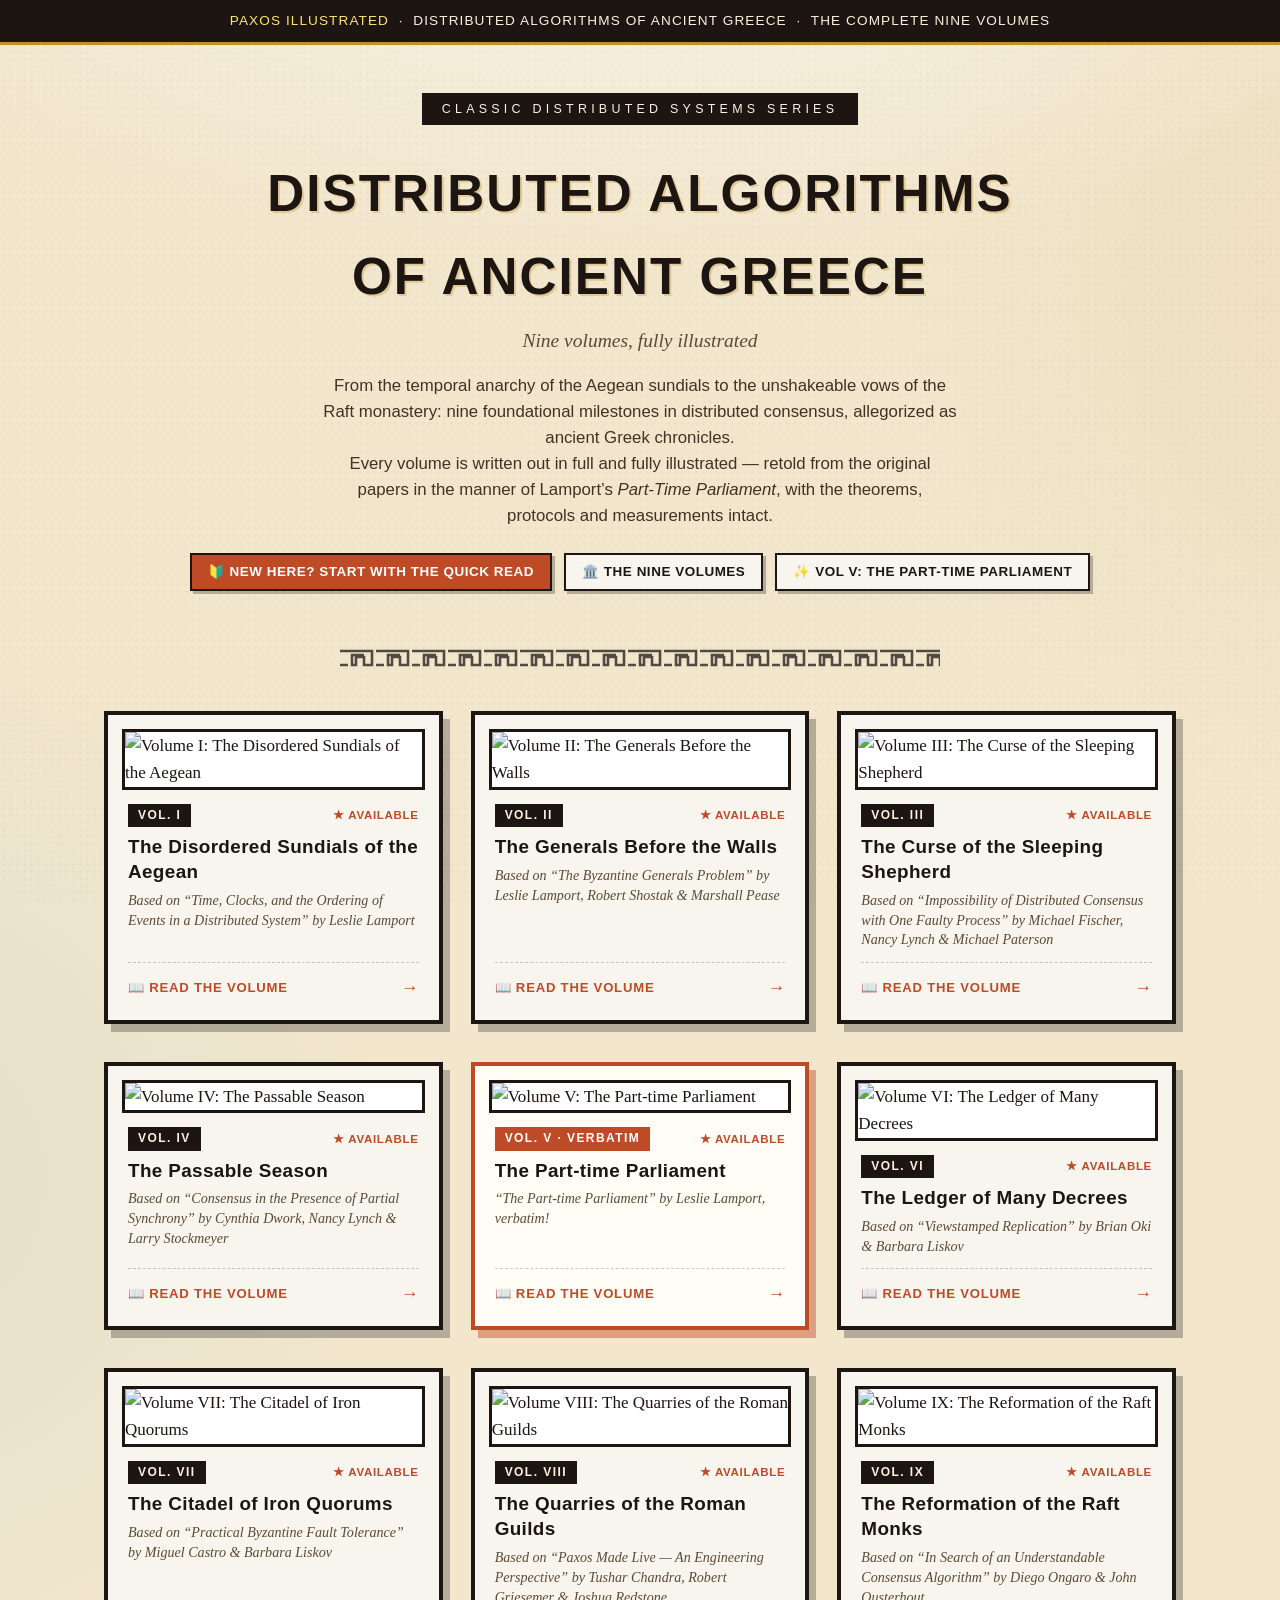
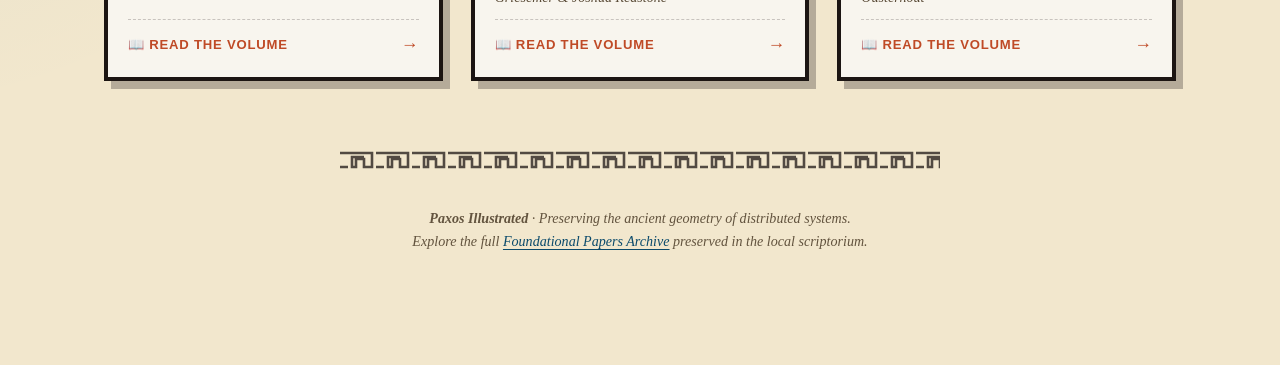
==== commit f26a3033: "feat: present the series as a standalone set Remove recension references and the editor's note, drop" ====
--- a/index.html
+++ b/index.html
@@ -3,8 +3,8 @@
 <head>
 <meta charset="utf-8">
 <meta name="viewport" content="width=device-width, initial-scale=1">
-<title>Distributed Algorithms of Ancient Greece — Nine Volumes in the Corrected Recension</title>
-<link rel="stylesheet" href="assets/paxos-comics.css">
+<title>Distributed Algorithms of Ancient Greece — The Nine Volumes</title>
+<link rel="stylesheet" href="assets/paxos-illustrated.css">
 <style>
 .page {
   position: relative; z-index: 1; max-width: 1120px; margin: 0 auto; padding: 0 24px 100px;
@@ -147,7 +147,7 @@
   background: var(--terra); color: #fff;
 }
 
-.vol-badge-recension {
+.vol-status {
   font-family: Optima, 'Gill Sans', sans-serif; font-size: .72rem;
   color: #7b6a52; text-transform: uppercase; letter-spacing: .06em;
 }
@@ -185,88 +185,6 @@
 
 .action-arrow { font-size: 1.1rem; }
 
-.editor-note {
-  margin: 60px auto 40px;
-  background: var(--paper-hi);
-  border: 4px solid var(--ink);
-  box-shadow: 8px 9px 0 var(--shadow);
-  padding: 34px 38px;
-}
-
-@media (max-width: 600px) {
-  .editor-note { padding: 22px 18px; }
-}
-
-.editor-note h2 {
-  margin: 0 0 10px; font-family: Optima, 'Gill Sans', sans-serif;
-  font-size: 1.65rem; letter-spacing: .05em; text-transform: uppercase;
-  color: var(--ink);
-}
-
-.editor-note p.ed-sub {
-  margin: 0 0 24px; font-style: italic; color: #5c4d39; font-size: .98rem;
-}
-
-.table-wrap { overflow-x: auto; margin: 24px 0; }
-
-table.recension-table {
-  width: 100%; border-collapse: collapse;
-  font-size: .92rem; line-height: 1.45;
-  background: #fff; border: 3px solid var(--ink);
-  box-shadow: 4px 4px 0 var(--shadow);
-}
-
-table.recension-table th {
-  background: var(--ink); color: var(--paper-hi);
-  font-family: Optima, 'Gill Sans', sans-serif; text-transform: uppercase;
-  letter-spacing: .08em; padding: 10px 14px; text-align: left; font-size: .82rem;
-}
-
-table.recension-table td {
-  padding: 12px 14px; border-bottom: 1px solid rgba(28,21,18,.15);
-  vertical-align: top;
-}
-
-table.recension-table tr:last-child td { border-bottom: 0; }
-
-table.recension-table tr:nth-child(even) { background: rgba(242,231,205,.25); }
-
-td.col-vol { font-weight: 700; font-family: Optima, 'Gill Sans', sans-serif; width: 85px; color: var(--terra); }
-
-.commentary {
-  margin: 24px 0 16px; font-size: .96rem; line-height: 1.6; color: #362c20;
-}
-
-.unwritten-box {
-  margin: 26px 0 0; padding: 14px 18px;
-  background: rgba(193,145,43,.14); border-left: 4px solid var(--gold);
-  font-style: italic; font-size: .94rem;
-}
-
-.companion-banner {
-  margin: 50px auto 0; max-width: 880px;
-  background: linear-gradient(180deg, var(--caption), #f5d452);
-  border: 3px solid var(--ink); border-radius: 4px;
-  padding: 24px 30px; box-shadow: 6px 7px 0 var(--shadow);
-  display: flex; justify-content: space-between; align-items: center; flex-wrap: wrap; gap: 18px;
-}
-
-.companion-text h3 {
-  margin: 0 0 4px; font-family: Optima, 'Gill Sans', sans-serif;
-  font-size: 1.25rem; text-transform: uppercase; letter-spacing: .04em;
-}
-
-.companion-text p { margin: 0; font-size: .93rem; color: #3b3021; }
-
-.companion-btn {
-  background: var(--ink); color: var(--paper-hi); border: 2px solid var(--ink);
-  padding: 9px 20px; font-family: Optima, 'Gill Sans', sans-serif;
-  font-size: .88rem; font-weight: 700; text-decoration: none; letter-spacing: .06em;
-  text-transform: uppercase; box-shadow: 3px 3px 0 var(--shadow); white-space: nowrap;
-}
-
-.companion-btn:hover { background: var(--terra); color: #fff; transform: translateY(-1px); }
-
 footer.colophon {
   margin: 70px auto 0; text-align: center; font-size: .88rem; color: #62533e;
 }
@@ -274,30 +192,27 @@
 </head>
 <body>
 <div class="site-bar">
-  <span>Paxos Comics</span> &nbsp;·&nbsp; Distributed Algorithms of Ancient Greece &nbsp;·&nbsp; Complete 9-Volume Recension
+  <span>Paxos Illustrated</span> &nbsp;·&nbsp; Distributed Algorithms of Ancient Greece &nbsp;·&nbsp; The Complete Nine Volumes
 </div>
 
 <div class="page">
   <header class="hero">
-    <div class="kicker">Classic Distributed Systems Series · Corrected Recension</div>
+    <div class="kicker">Classic Distributed Systems Series</div>
     <h1 class="series-title">Distributed Algorithms<br>of Ancient Greece</h1>
-    <p class="series-sub">Nine volumes, in the corrected recension</p>
+    <p class="series-sub">Nine volumes, fully illustrated</p>
     <p class="series-desc">
       From the temporal anarchy of the Aegean sundials to the unshakeable vows of the Raft monastery:
       nine foundational milestones in distributed consensus, allegorized as ancient Greek chronicles.
     </p>
     <p class="series-desc">
-      Every volume is now written out in full — retold from the original papers in the manner of Lamport’s
-      <em>Part-Time Parliament</em>, with the theorems, protocols and measurements intact. Volume V is fully
-      illustrated; the panels of the other eight are still being painted.
+      Every volume is written out in full and fully illustrated — retold from the original papers in the
+      manner of Lamport’s <em>Part-Time Parliament</em>, with the theorems, protocols and measurements intact.
     </p>
 
     <nav class="quick-nav">
       <a href="quickread.html" class="quick-btn featured">🔰 New Here? Start With the Quick Read</a>
       <a href="#volumes-grid" class="quick-btn">🏛️ The Nine Volumes</a>
-      <a href="volume-5.html" class="quick-btn">✨ Vol V: The Synod (Illustrated)</a>
-      <a href="protocols.html" class="quick-btn">⚙️ Protocol Simulator</a>
-      <a href="#recension-notes" class="quick-btn">📜 Editor’s Recension Note</a>
+      <a href="volume-5.html" class="quick-btn">✨ Vol V: The Part-time Parliament</a>
     </nav>
   </header>
 
@@ -318,12 +233,12 @@
         <div class="card-body">
           <div class="vol-header-row">
             <span class="vol-tag">Vol. I</span>
-            <span class="vol-badge-recension" style="color:var(--terra); font-weight:700">★ Available</span>
+            <span class="vol-status" style="color:var(--terra); font-weight:700">★ Available</span>
           </div>
           <h3 class="card-title">The Disordered Sundials of the Aegean</h3>
-          <p class="card-cite">Lamport (1978); Fidge &amp; Mattern (1988)</p>
-          <div class="card-action">
-            <span class="action-label active">📖 Read Full Illustrated Comic</span>
+          <p class="card-cite">Based on “Time, Clocks, and the Ordering of Events in a Distributed System” by Leslie Lamport</p>
+          <div class="card-action">
+            <span class="action-label active">📖 Read the Volume</span>
             <span class="action-arrow" style="color:var(--terra)">→</span>
           </div>
         </div>
@@ -340,12 +255,12 @@
         <div class="card-body">
           <div class="vol-header-row">
             <span class="vol-tag">Vol. II</span>
-            <span class="vol-badge-recension" style="color:var(--terra); font-weight:700">★ Available</span>
+            <span class="vol-status" style="color:var(--terra); font-weight:700">★ Available</span>
           </div>
           <h3 class="card-title">The Generals Before the Walls</h3>
-          <p class="card-cite">Pease, Shostak &amp; Lamport (1980, 1982)</p>
-          <div class="card-action">
-            <span class="action-label active">📖 Read Full Illustrated Comic</span>
+          <p class="card-cite">Based on “The Byzantine Generals Problem” by Leslie Lamport, Robert Shostak &amp; Marshall Pease</p>
+          <div class="card-action">
+            <span class="action-label active">📖 Read the Volume</span>
             <span class="action-arrow" style="color:var(--terra)">→</span>
           </div>
         </div>
@@ -362,12 +277,12 @@
         <div class="card-body">
           <div class="vol-header-row">
             <span class="vol-tag">Vol. III</span>
-            <span class="vol-badge-recension" style="color:var(--terra); font-weight:700">★ Available</span>
+            <span class="vol-status" style="color:var(--terra); font-weight:700">★ Available</span>
           </div>
           <h3 class="card-title">The Curse of the Sleeping Shepherd</h3>
-          <p class="card-cite">Fischer, Lynch &amp; Paterson (1985)</p>
-          <div class="card-action">
-            <span class="action-label active">📖 Read Full Illustrated Comic</span>
+          <p class="card-cite">Based on “Impossibility of Distributed Consensus with One Faulty Process” by Michael Fischer, Nancy Lynch &amp; Michael Paterson</p>
+          <div class="card-action">
+            <span class="action-label active">📖 Read the Volume</span>
             <span class="action-arrow" style="color:var(--terra)">→</span>
           </div>
         </div>
@@ -384,34 +299,34 @@
         <div class="card-body">
           <div class="vol-header-row">
             <span class="vol-tag">Vol. IV</span>
-            <span class="vol-badge-recension" style="color:var(--terra); font-weight:700">★ Available</span>
+            <span class="vol-status" style="color:var(--terra); font-weight:700">★ Available</span>
           </div>
           <h3 class="card-title">The Passable Season</h3>
-          <p class="card-cite">Dwork, Lynch &amp; Stockmeyer (1988)</p>
-          <div class="card-action">
-            <span class="action-label active">📖 Read Full Illustrated Comic</span>
-            <span class="action-arrow" style="color:var(--terra)">→</span>
-          </div>
-        </div>
-      </a>
-
-      <!-- Volume V (FEATURED COMPLETE EDITION) -->
+          <p class="card-cite">Based on “Consensus in the Presence of Partial Synchrony” by Cynthia Dwork, Nancy Lynch &amp; Larry Stockmeyer</p>
+          <div class="card-action">
+            <span class="action-label active">📖 Read the Volume</span>
+            <span class="action-arrow" style="color:var(--terra)">→</span>
+          </div>
+        </div>
+      </a>
+
+      <!-- Volume V (FEATURED) -->
       <a href="volume-5.html" class="cover-card vol-featured">
         <div class="card-img-wrap">
           <picture>
             <source srcset="https://pub-360f66626b3142aca8d9da5501908e1f.r2.dev/cover_small.webp" type="image/webp">
-            <img src="images/cover.png" alt="Volume V: The Part-Time Parliament" loading="lazy">
-          </picture>
-        </div>
-        <div class="card-body">
-          <div class="vol-header-row">
-            <span class="vol-tag featured">Vol. V · Complete Issue</span>
-            <span class="vol-badge-recension" style="color:var(--terra); font-weight:700">★ Available</span>
-          </div>
-          <h3 class="card-title">The Synod of the Part-Time Parliament</h3>
-          <p class="card-cite">Lamport (1998, 2001)</p>
-          <div class="card-action">
-            <span class="action-label active">📖 Read Full Illustrated Comic</span>
+            <img src="images/cover.png" alt="Volume V: The Part-time Parliament" loading="lazy">
+          </picture>
+        </div>
+        <div class="card-body">
+          <div class="vol-header-row">
+            <span class="vol-tag featured">Vol. V · Verbatim</span>
+            <span class="vol-status" style="color:var(--terra); font-weight:700">★ Available</span>
+          </div>
+          <h3 class="card-title">The Part-time Parliament</h3>
+          <p class="card-cite">“The Part-time Parliament” by Leslie Lamport, verbatim!</p>
+          <div class="card-action">
+            <span class="action-label active">📖 Read the Volume</span>
             <span class="action-arrow" style="color:var(--terra)">→</span>
           </div>
         </div>
@@ -428,12 +343,12 @@
         <div class="card-body">
           <div class="vol-header-row">
             <span class="vol-tag">Vol. VI</span>
-            <span class="vol-badge-recension" style="color:var(--terra); font-weight:700">★ Available</span>
+            <span class="vol-status" style="color:var(--terra); font-weight:700">★ Available</span>
           </div>
           <h3 class="card-title">The Ledger of Many Decrees</h3>
-          <p class="card-cite">Oki &amp; Liskov (1988); Multi-Paxos</p>
-          <div class="card-action">
-            <span class="action-label active">📖 Read Full Illustrated Comic</span>
+          <p class="card-cite">Based on “Viewstamped Replication” by Brian Oki &amp; Barbara Liskov</p>
+          <div class="card-action">
+            <span class="action-label active">📖 Read the Volume</span>
             <span class="action-arrow" style="color:var(--terra)">→</span>
           </div>
         </div>
@@ -450,12 +365,12 @@
         <div class="card-body">
           <div class="vol-header-row">
             <span class="vol-tag">Vol. VII</span>
-            <span class="vol-badge-recension" style="color:var(--terra); font-weight:700">★ Available</span>
+            <span class="vol-status" style="color:var(--terra); font-weight:700">★ Available</span>
           </div>
           <h3 class="card-title">The Citadel of Iron Quorums</h3>
-          <p class="card-cite">Castro &amp; Liskov (1999)</p>
-          <div class="card-action">
-            <span class="action-label active">📖 Read Full Illustrated Comic</span>
+          <p class="card-cite">Based on “Practical Byzantine Fault Tolerance” by Miguel Castro &amp; Barbara Liskov</p>
+          <div class="card-action">
+            <span class="action-label active">📖 Read the Volume</span>
             <span class="action-arrow" style="color:var(--terra)">→</span>
           </div>
         </div>
@@ -472,12 +387,12 @@
         <div class="card-body">
           <div class="vol-header-row">
             <span class="vol-tag">Vol. VIII</span>
-            <span class="vol-badge-recension" style="color:var(--terra); font-weight:700">★ Available</span>
+            <span class="vol-status" style="color:var(--terra); font-weight:700">★ Available</span>
           </div>
           <h3 class="card-title">The Quarries of the Roman Guilds</h3>
-          <p class="card-cite">Chandra, Griesemer &amp; Redstone (2007)</p>
-          <div class="card-action">
-            <span class="action-label active">📖 Read Full Illustrated Comic</span>
+          <p class="card-cite">Based on “Paxos Made Live — An Engineering Perspective” by Tushar Chandra, Robert Griesemer &amp; Joshua Redstone</p>
+          <div class="card-action">
+            <span class="action-label active">📖 Read the Volume</span>
             <span class="action-arrow" style="color:var(--terra)">→</span>
           </div>
         </div>
@@ -494,84 +409,24 @@
         <div class="card-body">
           <div class="vol-header-row">
             <span class="vol-tag">Vol. IX</span>
-            <span class="vol-badge-recension" style="color:var(--terra); font-weight:700">★ Available</span>
+            <span class="vol-status" style="color:var(--terra); font-weight:700">★ Available</span>
           </div>
           <h3 class="card-title">The Reformation of the Raft Monks</h3>
-          <p class="card-cite">Ongaro &amp; Ousterhout (2014)</p>
-          <div class="card-action">
-            <span class="action-label active">📖 Read Full Illustrated Comic</span>
-            <span class="action-arrow" style="color:var(--terra)">→</span>
-          </div>
-        </div>
-      </a>
-
-    </div>
-  </section>
-
-  <!-- ================= COMPANION CALLOUT ================= -->
-  <aside class="companion-banner">
-    <div class="companion-text">
-      <h3>⚱ The Four Rulebooks: All-in-One Simulator</h3>
-      <p>Compare the Preliminary, Partial, Synodic, and Full Parliament protocols side-by-side in real-time execution.</p>
-    </div>
-    <a href="protocols.html" class="companion-btn">Launch Protocol Simulator →</a>
-  </aside>
-
-  <hr class="meander">
-
-  <!-- ================= EDITOR RECENSION NOTE ================= -->
-  <section id="recension-notes" class="editor-note">
-    <h2>Editor’s Note on the Earlier Recension</h2>
-    <p class="ed-sub">Four passages in the previous edition inverted the very thing their volume existed to teach, and are corrected in this recension:</p>
-
-    <div class="table-wrap">
-      <table class="recension-table">
-        <thead>
-          <tr>
-            <th>Volume</th>
-            <th>The Error in Previous Edition</th>
-            <th>Why It Mattered</th>
-          </tr>
-        </thead>
-        <tbody>
-          <tr>
-            <td class="col-vol">Vol. I</td>
-            <td>Claimed the abacus proves <em>which event truly happened first</em>.</td>
-            <td>It proves ancestry only. Concurrent events are unordered, and the shepherds’ original feud is the one case logical clocks cannot settle.</td>
-          </tr>
-          <tr>
-            <td class="col-vol">Vol. V</td>
-            <td>“Propose the old decree” when several oaths return.</td>
-            <td>The rule is the <strong>highest-numbered</strong> oath. Any other choice is a safety violation, and this single clause is most of why Paxos is hard.</td>
-          </tr>
-          <tr>
-            <td class="col-vol">Vol. VII</td>
-            <td>Credited <code>3f+1</code> to the inquisitors, and had them exchanging signatures with everyone.</td>
-            <td>The bound is Volume II’s, five hundred years older. The inquisitors’ contribution was <em>removing</em> those signatures from the common path.</td>
-          </tr>
-          <tr>
-            <td class="col-vol">Vol. IX</td>
-            <td>“Followers never debate; they blindly transcribe.”</td>
-            <td>Backwards. The follower’s refusal on a mismatched preceding line is what enforces log agreement.</td>
-          </tr>
-        </tbody>
-      </table>
-    </div>
-
-    <div class="commentary">
-      <p>Two volumes were added where the chronology had a hole. <strong>Volume II</strong> gives <code>3f+1</code> its true authors, without whom Volume VII appears to invent it. <strong>Volume IV</strong> supplies the escape from the Delphic Curse; without it, Volume V appears to have defeated an impossibility proof rather than negotiated around it.</p>
-      <p><strong>Volume VI</strong> was added because the reformation of Volume IX attacks freedoms — a standing consul, gaps in the ledger — that no earlier volume had introduced. It also restores the granary clerk of 1988 to his place in the lineage, which is awkward but necessary: one of the inquisitors of Volume VII had already drafted a primary-based constitution a decade earlier, and it is the closer ancestor of the monastery than Paxos is.</p>
-    </div>
-
-    <div class="unwritten-box">
-      Volumes on the casting of lots, on the catalogue of unreliable seers, on the three gifts that cannot all be held, and on agreement by counting labour rather than delegates remain unwritten.
+          <p class="card-cite">Based on “In Search of an Understandable Consensus Algorithm” by Diego Ongaro &amp; John Ousterhout</p>
+          <div class="card-action">
+            <span class="action-label active">📖 Read the Volume</span>
+            <span class="action-arrow" style="color:var(--terra)">→</span>
+          </div>
+        </div>
+      </a>
+
     </div>
   </section>
 
   <footer class="colophon">
     <hr class="meander">
     <p>
-      <strong>Paxos Comics</strong> · Preserving the ancient geometry of distributed systems.<br>
+      <strong>Paxos Illustrated</strong> · Preserving the ancient geometry of distributed systems.<br>
       Explore the full <a href="sources/README.md">Foundational Papers Archive</a> preserved in the local scriptorium.
     </p>
   </footer>
--- a/assets/paxos-illustrated.css
+++ b/assets/paxos-illustrated.css
@@ -0,0 +1,340 @@
+/* ============ PAXOS ILLUSTRATED design system ============ */
+:root{
+  --ink:#1c1512;
+  --paper:#f2e7cd;
+  --paper-hi:#faf3e0;
+  --paper-lo:#e6d5ae;
+  --aegean:#136f9e;
+  --aegean-d:#0b4a6b;
+  --terra:#bf4a26;
+  --olive:#66722c;
+  --olive-d:#4c561e;
+  --gold:#c1912b;
+  --marble:#f8f5ee;
+  --caption:#ffe36e;
+  --blood:#8e2323;
+  --shadow:rgba(28,21,18,.28);
+}
+*{box-sizing:border-box}
+html{scroll-behavior:smooth}
+body{
+  margin:0;
+  color:var(--ink);
+  font-family:Georgia,'Iowan Old Style','Palatino Linotype',serif;
+  font-size:17px; line-height:1.62;
+  background:
+    radial-gradient(1200px 500px at 50% -100px, rgba(255,255,255,.5), transparent 70%),
+    radial-gradient(900px 900px at 110% 15%, rgba(193,145,43,.10), transparent 60%),
+    radial-gradient(900px 900px at -10% 60%, rgba(19,111,158,.07), transparent 60%),
+    var(--paper);
+}
+/* faint halftone wash over the whole book */
+body::before{
+  content:""; position:fixed; inset:0; pointer-events:none; z-index:0;
+  background-image:radial-gradient(rgba(28,21,18,.05) 1px, transparent 1.6px);
+  background-size:7px 7px; opacity:.5;
+}
+.page{position:relative; z-index:1; max-width:900px; margin:0 auto; padding:0 20px 90px}
+.prose{max-width:72ch; margin-left:auto; margin-right:auto}
+p{margin:.9em 0}
+em{font-style:italic}
+a{color:var(--aegean-d); text-underline-offset:3px}
+a:hover{color:var(--terra)}
+var, .m{font-family:Georgia,serif; font-style:italic}
+sub,sup{font-size:.72em}
+code{font-family:Menlo,Consolas,monospace; font-size:.85em; background:rgba(28,21,18,.07); padding:1px 4px; border-radius:3px}
+
+/* ---------- top series bar (index/quickread) ---------- */
+.site-bar{
+  background:var(--ink); color:var(--paper-hi);
+  padding:10px 20px; font-family:Optima,'Gill Sans',sans-serif;
+  font-size:.85rem; letter-spacing:.08em; text-transform:uppercase;
+  border-bottom:3px solid var(--gold); text-align:center;
+}
+.site-bar span{color:var(--caption)}
+
+/* ---------- series top nav (volume pages) ---------- */
+.series-nav{
+  background:var(--ink); color:var(--paper-hi);
+  padding:12px 20px; font-family:Optima,'Gill Sans',sans-serif;
+  font-size:.85rem; letter-spacing:.04em;
+  border-bottom:3px solid var(--gold);
+}
+.series-nav-inner{
+  max-width:900px; margin:0 auto; display:flex; justify-content:space-between; align-items:center; flex-wrap:wrap; gap:10px;
+}
+.series-nav a{color:var(--paper-hi); text-decoration:none}
+.series-nav a:hover{color:var(--caption)}
+.series-nav .nav-back{font-weight:700; letter-spacing:.06em}
+.series-nav .nav-current{color:var(--caption); font-size:.82rem; text-transform:uppercase; letter-spacing:.12em}
+.series-nav .nav-arrows{display:flex; gap:14px}
+
+/* ---------- display faces ---------- */
+.display{font-family:Optima,'Gill Sans','Trebuchet MS',sans-serif; letter-spacing:.04em}
+.comic{font-family:'Chalkboard SE',Chalkboard,'Comic Sans MS','Trebuchet MS',sans-serif}
+
+/* ---------- meander (Greek key) divider ---------- */
+.meander{height:18px; margin:34px auto; max-width:520px; border:0;
+  background-image:url("data:image/svg+xml;utf8,<svg xmlns='http://www.w3.org/2000/svg' width='36' height='18' viewBox='0 0 36 18'><path d='M0 2h32v14h-8V8h-8v8h-4V6h12M0 16h8' fill='none' stroke='%231c1512' stroke-width='2.6'/></svg>");
+  background-repeat:repeat-x; background-size:36px 18px; opacity:.75}
+
+/* ---------- illustrated panels ---------- */
+figure.panel{margin:34px auto; padding:0; max-width:840px; position:relative}
+figure.panel .frame{
+  border:4px solid var(--ink); background:#fff; overflow:hidden;
+  box-shadow:8px 9px 0 var(--shadow);
+}
+figure.panel img{display:block; width:100%; height:auto}
+figure.panel figcaption{
+  display:inline-block; position:relative; margin:-16px 0 0 26px; max-width:82%;
+  background:var(--caption); border:3px solid var(--ink); padding:7px 14px 6px;
+  font-family:'Chalkboard SE',Chalkboard,'Comic Sans MS',sans-serif;
+  font-size:.83rem; line-height:1.42; box-shadow:4px 4px 0 var(--shadow);
+  transform:rotate(-.6deg);
+}
+.tilt-l .frame{transform:rotate(-.7deg)}
+.tilt-r .frame{transform:rotate(.7deg)}
+.panel.narrow{max-width:560px}
+.panel.mid{max-width:700px}
+
+/* ---------- illustration placeholders (see IMAGE_PROMPTS.md) ---------- */
+.img-placeholder{
+  aspect-ratio:16/9; display:flex; flex-direction:column; align-items:center; justify-content:center;
+  gap:10px; padding:22px 28px; text-align:center;
+  background:
+    repeating-linear-gradient(135deg, rgba(28,21,18,.05) 0 12px, transparent 12px 24px),
+    linear-gradient(180deg,#f7efd9,#eadbb4);
+  outline:3px dashed rgba(28,21,18,.35); outline-offset:-14px;
+}
+.panel.mid .img-placeholder, .panel.narrow .img-placeholder{aspect-ratio:4/3}
+.img-placeholder .ph-label{
+  font-family:Optima,'Gill Sans',sans-serif; font-size:.72rem; letter-spacing:.22em;
+  text-transform:uppercase; color:var(--terra); background:var(--marble);
+  border:2px solid var(--ink); padding:2px 10px;
+}
+.img-placeholder .ph-desc{
+  font-style:italic; font-size:.86rem; line-height:1.45; color:#5a4a33; max-width:46ch;
+}
+
+/* ---------- cover ---------- */
+header.cover{padding:44px 0 8px; text-align:center}
+.cover .frame-cover{
+  display:block; margin:0 auto; max-width:520px; width:90%;
+  border:5px solid var(--ink); box-shadow:12px 13px 0 var(--shadow); background:#fff;
+  transform:rotate(-.4deg);
+}
+.cover img{display:block; width:100%; height:auto}
+.kicker{
+  display:inline-block; margin:0 auto 18px; padding:6px 18px;
+  background:var(--ink); color:var(--paper-hi);
+  font-family:Optima,'Gill Sans',sans-serif; letter-spacing:.34em; font-size:.78rem;
+  text-transform:uppercase;
+}
+.vol-badge{
+  display:inline-block; background:var(--terra); color:#fff; border:3px solid var(--ink);
+  font-family:'Chalkboard SE',Chalkboard,'Comic Sans MS',sans-serif; font-size:.82rem;
+  padding:4px 16px; letter-spacing:.14em; text-transform:uppercase;
+  box-shadow:4px 4px 0 var(--shadow); transform:rotate(-1.4deg); margin-top:20px;
+}
+.cover .vol-title{
+  margin:18px auto 6px; font-family:Optima,'Gill Sans',sans-serif; font-weight:700;
+  font-size:clamp(1.7rem,4.4vw,2.4rem); letter-spacing:.05em; text-transform:uppercase;
+  color:var(--ink); text-shadow:2px 2px 0 rgba(193,145,43,.35);
+}
+.cover .sub{
+  margin:10px auto 4px; max-width:620px; font-family:Optima,'Gill Sans',sans-serif;
+  font-size:1.02rem; color:#4a3d2c; letter-spacing:.02em;
+}
+.cover .pub{margin:10px auto 0; max-width:560px; font-size:.8rem; color:#6d5c42; font-style:italic}
+
+/* ---------- status notice banner ---------- */
+.status-banner{
+  margin:34px auto; max-width:720px;
+  background:linear-gradient(180deg, var(--caption), #f7d653);
+  border:3px solid var(--ink); border-radius:4px;
+  padding:14px 24px; box-shadow:6px 6px 0 var(--shadow);
+  font-family:'Chalkboard SE',Chalkboard,'Comic Sans MS',sans-serif;
+  font-size:.9rem; line-height:1.5; text-align:center;
+}
+.status-banner b{font-family:Optima,'Gill Sans',sans-serif; font-size:1.02rem; letter-spacing:.04em}
+
+/* ---------- section (issue) headers ---------- */
+.issue{margin:74px auto 30px; text-align:center; position:relative}
+.issue .no{
+  display:inline-block; background:var(--terra); color:#fff; border:3px solid var(--ink);
+  font-family:'Chalkboard SE',Chalkboard,'Comic Sans MS',sans-serif; font-size:.82rem;
+  padding:4px 16px; letter-spacing:.14em; text-transform:uppercase;
+  box-shadow:4px 4px 0 var(--shadow); transform:rotate(-1.4deg);
+}
+.issue h2{
+  margin:14px 0 0; font-family:Optima,'Gill Sans',sans-serif; font-weight:700;
+  font-size:clamp(1.6rem,4.6vw,2.4rem); letter-spacing:.06em; text-transform:uppercase;
+  color:var(--ink); text-shadow:2px 2px 0 rgba(193,145,43,.35);
+}
+h3.sect{
+  margin:52px 0 12px; font-family:Optima,'Gill Sans',sans-serif; font-size:1.32rem;
+  letter-spacing:.05em; color:var(--aegean-d);
+  border-bottom:3px double rgba(28,21,18,.5); padding-bottom:6px;
+}
+h4.subsect{
+  margin:40px 0 8px; font-family:Optima,'Gill Sans',sans-serif; font-size:1.06rem;
+  letter-spacing:.05em; color:var(--olive-d); text-transform:uppercase;
+}
+.hlink{color:inherit; text-decoration:none}
+.hlink:hover{text-decoration:underline}
+
+/* ---------- decree plaques ---------- */
+.decree{
+  margin:22px auto; max-width:560px; text-align:center; position:relative;
+  background:linear-gradient(180deg,var(--marble),#eae4d4);
+  border:3px solid var(--ink); border-radius:4px;
+  padding:13px 26px 12px; font-style:italic; font-size:1.02rem;
+  box-shadow:5px 5px 0 var(--shadow), inset 0 0 0 4px rgba(193,145,43,.28);
+}
+.decree b{font-style:normal; font-family:Optima,'Gill Sans',sans-serif; margin-right:.5em}
+.decree.bad{background:linear-gradient(180deg,#f6e3dd,#ecd2c8); border-color:var(--blood)}
+.decree.rules{text-align:left; font-style:normal; max-width:640px}
+.decree.rules ol, .decree.rules ul{margin:.3em 0; padding-left:1.4em}
+.decree.rules li{margin:.35em 0}
+.decree.rules .rhead{
+  display:block; text-align:center; font-family:Optima,'Gill Sans',sans-serif; letter-spacing:.2em;
+  text-transform:uppercase; font-size:.78rem; color:var(--terra); margin-bottom:4px;
+}
+
+/* ---------- narration ---------- */
+.narr{
+  margin:26px auto; max-width:640px; background:var(--caption); border:3px solid var(--ink);
+  padding:10px 18px; font-family:'Chalkboard SE',Chalkboard,'Comic Sans MS',sans-serif;
+  font-size:.9rem; box-shadow:5px 5px 0 var(--shadow); transform:rotate(-.35deg);
+}
+.editor-note{
+  margin:30px auto; max-width:660px; background:#e7e2d6; border:3px solid var(--ink);
+  padding:18px 24px; font-size:.93rem; box-shadow:6px 6px 0 var(--shadow); position:relative;
+}
+.editor-note .tag{
+  position:absolute; top:-15px; left:18px; background:var(--aegean); color:#fff;
+  border:3px solid var(--ink); padding:2px 12px; font-family:Optima,sans-serif;
+  font-size:.72rem; letter-spacing:.18em; text-transform:uppercase;
+}
+.editor-note .sig{text-align:right; font-style:italic; margin-bottom:0}
+
+/* ---------- footnote scrolls ---------- */
+.fn{
+  margin:18px auto; max-width:620px; font-size:.82rem; line-height:1.5; color:#4d4030;
+  background:linear-gradient(180deg,#efe4c6,#e7d8b1);
+  border:2px dashed rgba(28,21,18,.55); border-radius:2px; padding:8px 14px 8px 40px;
+  position:relative;
+}
+.fn::before{content:"📜"; position:absolute; left:10px; top:7px; font-size:1rem}
+.fn b{color:var(--ink)}
+
+/* ---------- theorems / marble slabs ---------- */
+.slab{
+  margin:28px auto; max-width:680px; background:linear-gradient(180deg,#fbf9f4,#ece7da);
+  border:3px solid var(--ink); box-shadow:6px 6px 0 var(--shadow); padding:4px 24px 10px;
+}
+.slab .slab-head{
+  font-family:Optima,'Gill Sans',sans-serif; letter-spacing:.22em; text-transform:uppercase;
+  font-size:.8rem; color:var(--terra); margin:12px 0 4px;
+}
+.slab .stmt{font-style:italic}
+.mathblock{
+  margin:14px auto; padding:10px 16px; overflow-x:auto; text-align:center;
+  font-family:Georgia,serif; font-style:italic; font-size:1.0rem;
+  background:rgba(255,255,255,.55); border:1px solid rgba(28,21,18,.25); border-radius:3px;
+}
+.mathblock .rm{font-style:normal}
+details.proof{
+  margin:14px auto 20px; max-width:680px; border:2px solid rgba(28,21,18,.5);
+  background:rgba(255,255,255,.4); padding:0 18px;
+}
+details.proof>summary{
+  cursor:pointer; padding:9px 2px; font-family:Optima,sans-serif; letter-spacing:.1em;
+  text-transform:uppercase; font-size:.8rem; color:var(--aegean-d);
+}
+details.proof[open]{padding-bottom:10px}
+ol.proofsteps{font-size:.92rem}
+ol.proofsteps li{margin:.5em 0}
+.qed{float:right; font-family:Optima,sans-serif; letter-spacing:.15em; color:var(--olive-d)}
+
+/* ---------- ledgers & tables ---------- */
+.table-wrap{overflow-x:auto; margin:22px auto; max-width:760px}
+table.chron{
+  border-collapse:collapse; width:100%; background:#f6eed6; font-size:.88rem;
+  border:3px solid var(--ink); box-shadow:5px 5px 0 var(--shadow);
+}
+table.chron th{
+  font-family:Optima,sans-serif; font-size:.72rem; letter-spacing:.12em; text-transform:uppercase;
+  padding:7px 10px; border-bottom:3px solid var(--ink); color:#5a4a33; text-align:left; background:#ebdfbf;
+}
+table.chron td{padding:7px 10px; border-bottom:1px solid rgba(28,21,18,.22); vertical-align:top}
+table.chron td.c, table.chron th.c{text-align:center}
+table.chron caption{
+  caption-side:bottom; padding:8px 4px 0; font-size:.8rem; font-style:italic; color:#5a4a33; text-align:left;
+}
+pre.scroll{
+  margin:18px auto; max-width:680px; overflow-x:auto; background:#241c14; color:#efe2c2;
+  padding:12px 16px; font-family:Menlo,Consolas,monospace; font-size:.76rem; line-height:1.65;
+  border:3px solid var(--ink); box-shadow:5px 5px 0 var(--shadow);
+}
+
+/* ---------- Paxon name tooltips ---------- */
+.paxon{border-bottom:2px dotted var(--terra); cursor:help; font-style:italic; white-space:nowrap}
+#tip{
+  position:absolute; z-index:50; max-width:290px; display:none;
+  background:var(--ink); color:var(--paper-hi); padding:10px 14px; font-size:.82rem;
+  line-height:1.45; border:2px solid var(--gold); box-shadow:5px 5px 0 var(--shadow);
+  border-radius:4px; font-family:Optima,'Gill Sans',sans-serif; letter-spacing:.02em;
+}
+#tip .who{color:var(--caption); font-weight:700; display:block; margin-bottom:2px}
+
+/* ---------- toc ---------- */
+nav.toc{
+  margin:36px auto; max-width:640px; border:3px solid var(--ink); background:#efe6cf;
+  box-shadow:6px 6px 0 var(--shadow); padding:16px 26px 18px;
+}
+nav.toc h6{margin:0 0 8px; font-family:Optima,sans-serif; letter-spacing:.24em; text-transform:uppercase; font-size:.78rem; color:var(--terra)}
+nav.toc ol{margin:0; padding-left:20px; font-size:.92rem; columns:2; column-gap:34px}
+nav.toc li{margin:3px 0; break-inside:avoid}
+nav.toc a{text-decoration:none; border-bottom:1px dotted var(--aegean-d)}
+@media (max-width:640px){ nav.toc ol{columns:1} }
+
+/* ---------- references ---------- */
+.refs{font-size:.82rem; line-height:1.55}
+.refs li{margin:6px 0}
+
+/* ---------- paper link card ---------- */
+.paper-card{
+  margin:38px auto; max-width:680px;
+  background:var(--marble); border:3px solid var(--ink);
+  box-shadow:6px 7px 0 var(--shadow); padding:20px 26px;
+}
+.paper-card h4{
+  margin:0 0 10px; font-family:Optima,'Gill Sans',sans-serif;
+  font-size:1.15rem; color:var(--aegean-d); letter-spacing:.04em;
+}
+.paper-item{margin:12px 0; padding-bottom:12px; border-bottom:1px dashed rgba(28,21,18,.2)}
+.paper-item:last-child{border-bottom:0; margin-bottom:0; padding-bottom:0}
+.paper-btn{
+  display:inline-block; margin-top:6px; background:var(--aegean); color:#fff;
+  border:2px solid var(--ink); padding:4px 12px; font-size:.82rem;
+  font-family:Optima,'Gill Sans',sans-serif; letter-spacing:.06em; text-decoration:none;
+  box-shadow:3px 3px 0 var(--shadow); text-transform:uppercase; font-weight:700;
+}
+.paper-btn:hover{background:var(--aegean-d); color:#fff; transform:translateY(-1px)}
+
+footer.colophon{margin-top:70px; text-align:center; font-size:.8rem; color:#6d5c42; font-style:italic}
+
+/* ---------- bottom nav ---------- */
+.bottom-nav{
+  margin:40px auto 20px; max-width:680px;
+  display:flex; justify-content:space-between; align-items:center; flex-wrap:wrap; gap:14px;
+}
+.bottom-btn{
+  background:var(--ink); color:var(--paper-hi); border:2px solid var(--ink);
+  padding:8px 18px; font-family:Optima,'Gill Sans',sans-serif;
+  font-size:.9rem; text-decoration:none; box-shadow:4px 4px 0 var(--shadow);
+}
+.bottom-btn:hover{background:var(--gold); color:var(--ink)}
+.bottom-btn.all{background:var(--terra); color:#fff}
+.bottom-btn.all:hover{background:var(--ink); color:#fff}
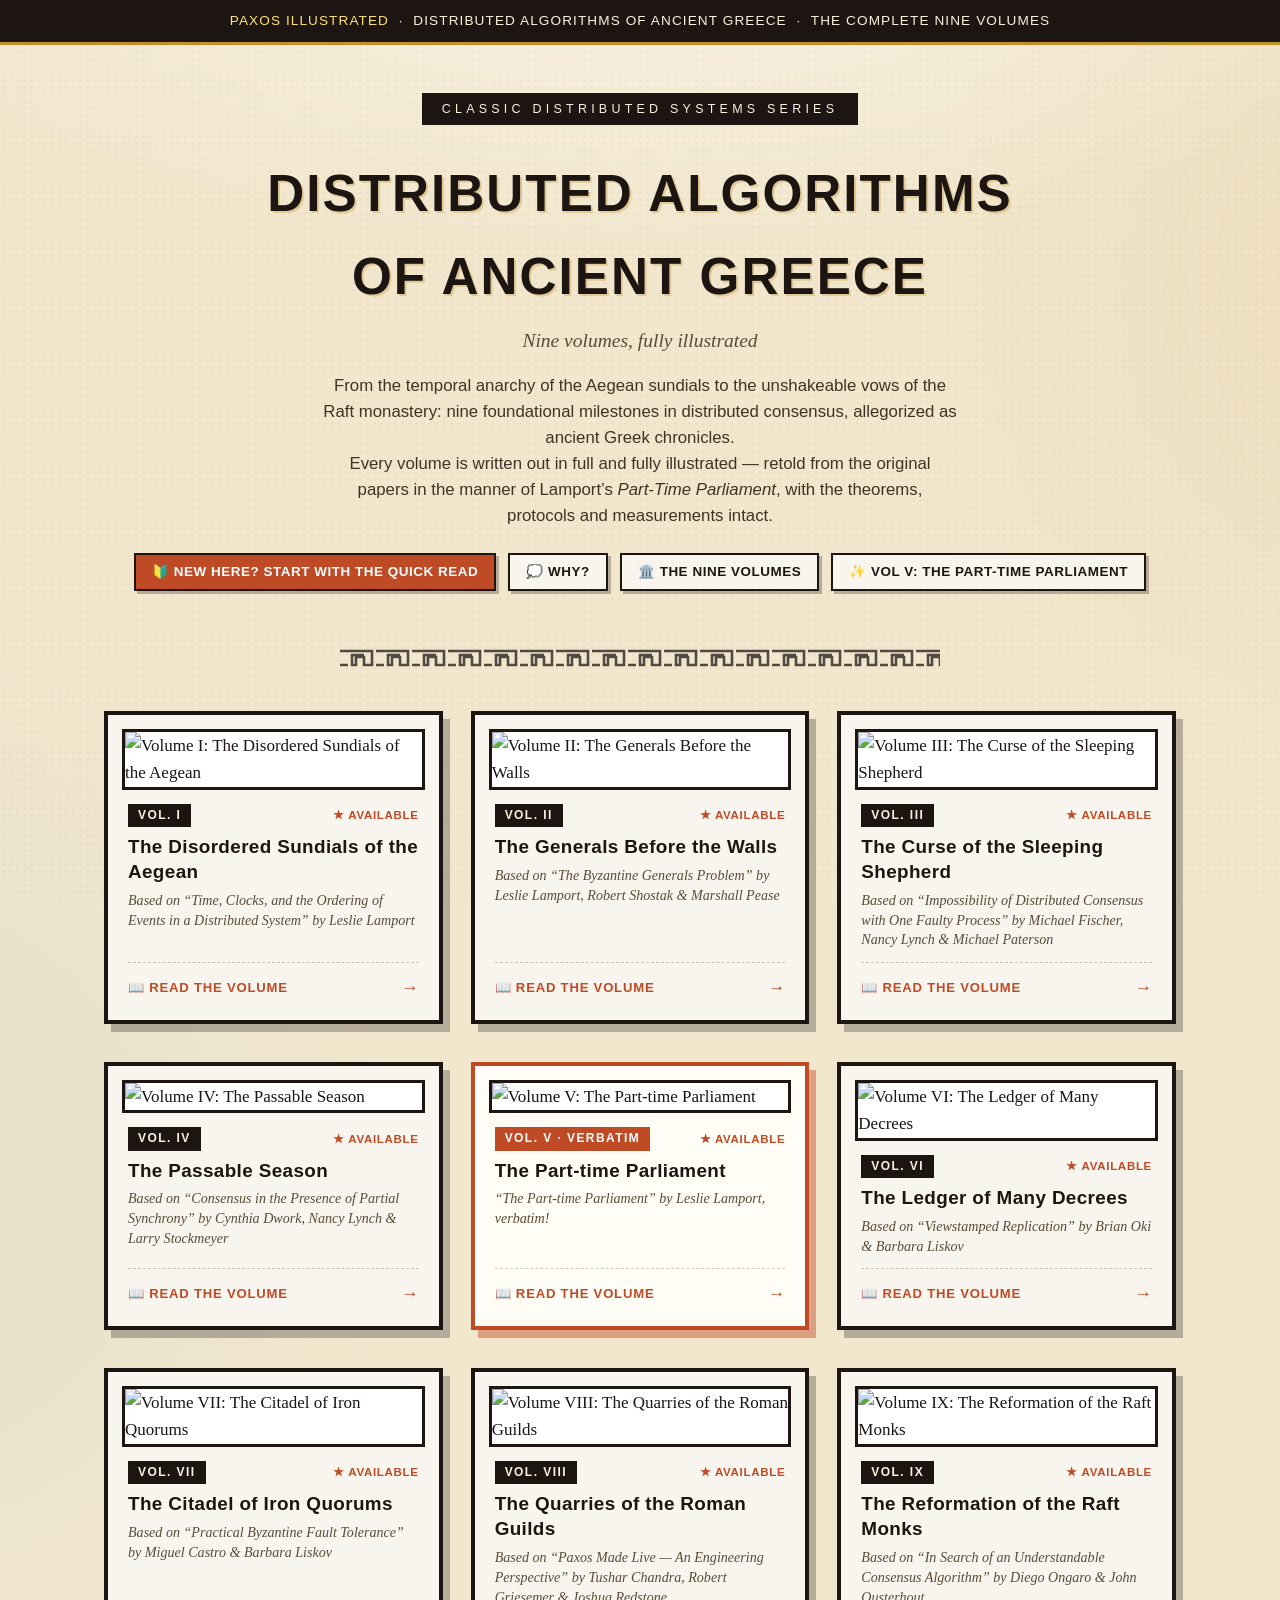
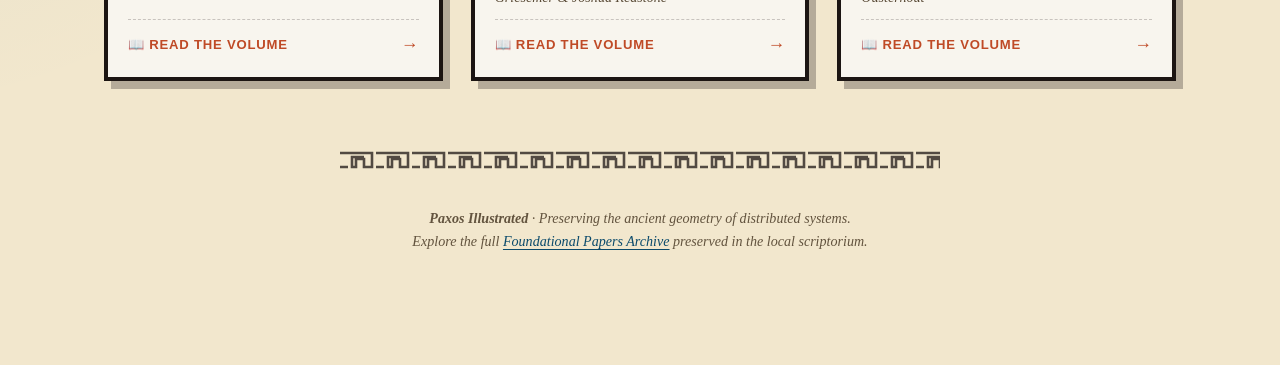
==== commit 21af6469: "feat: add "Why?" page and link it from the home page Co-Authored-By: Claude Opus 5 <noreply@anthropi" ====
--- a/index.html
+++ b/index.html
@@ -211,6 +211,7 @@
 
     <nav class="quick-nav">
       <a href="quickread.html" class="quick-btn featured">🔰 New Here? Start With the Quick Read</a>
+      <a href="why.html" class="quick-btn">💭 Why?</a>
       <a href="#volumes-grid" class="quick-btn">🏛️ The Nine Volumes</a>
       <a href="volume-5.html" class="quick-btn">✨ Vol V: The Part-time Parliament</a>
     </nav>
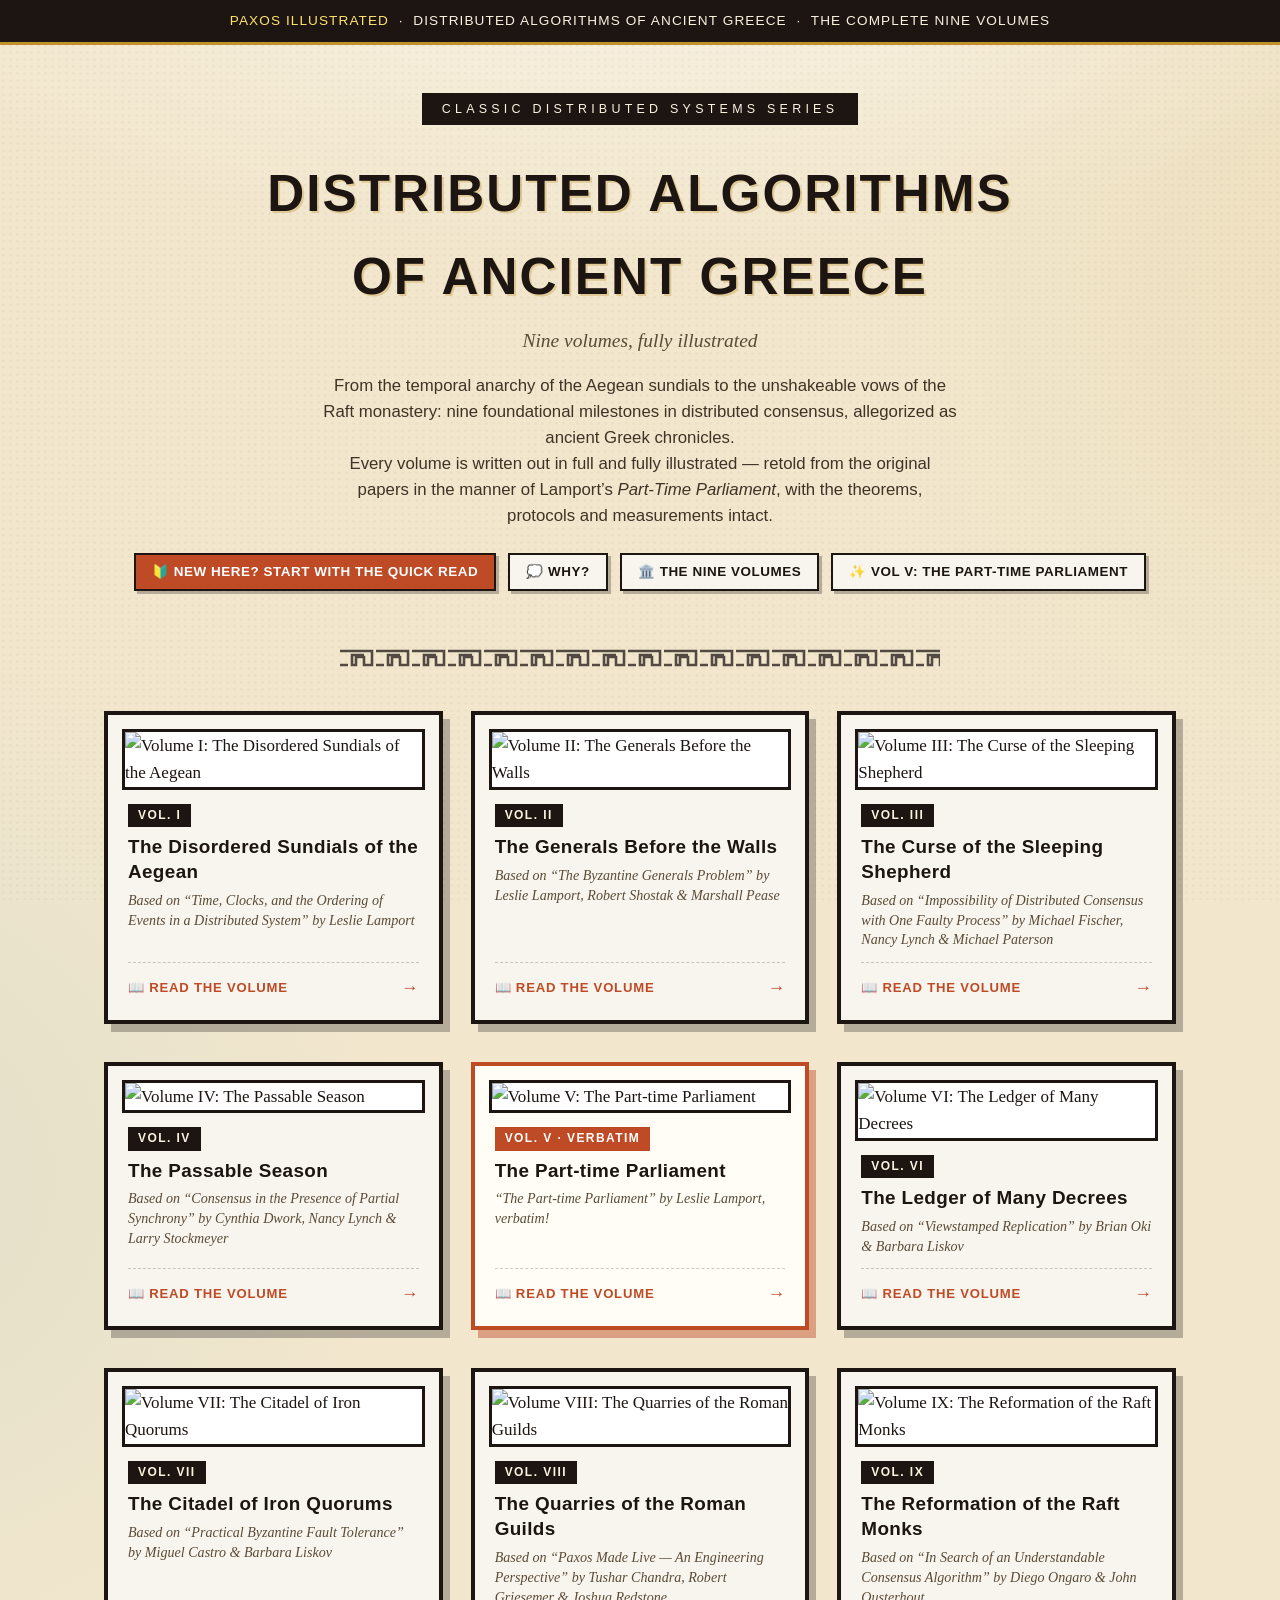
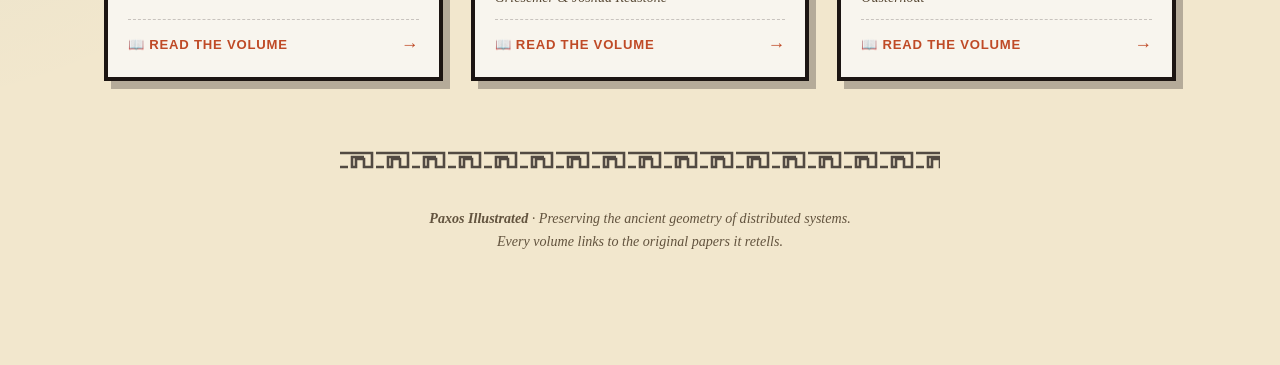
==== commit 80b88ca2: "fix: address review findings and link papers from the web - Link each volume's source papers to publ" ====
--- a/index.html
+++ b/index.html
@@ -145,11 +145,6 @@
 
 .vol-tag.featured {
   background: var(--terra); color: #fff;
-}
-
-.vol-status {
-  font-family: Optima, 'Gill Sans', sans-serif; font-size: .72rem;
-  color: #7b6a52; text-transform: uppercase; letter-spacing: .06em;
 }
 
 h3.card-title {
@@ -234,7 +229,6 @@
         <div class="card-body">
           <div class="vol-header-row">
             <span class="vol-tag">Vol. I</span>
-            <span class="vol-status" style="color:var(--terra); font-weight:700">★ Available</span>
           </div>
           <h3 class="card-title">The Disordered Sundials of the Aegean</h3>
           <p class="card-cite">Based on “Time, Clocks, and the Ordering of Events in a Distributed System” by Leslie Lamport</p>
@@ -256,7 +250,6 @@
         <div class="card-body">
           <div class="vol-header-row">
             <span class="vol-tag">Vol. II</span>
-            <span class="vol-status" style="color:var(--terra); font-weight:700">★ Available</span>
           </div>
           <h3 class="card-title">The Generals Before the Walls</h3>
           <p class="card-cite">Based on “The Byzantine Generals Problem” by Leslie Lamport, Robert Shostak &amp; Marshall Pease</p>
@@ -278,7 +271,6 @@
         <div class="card-body">
           <div class="vol-header-row">
             <span class="vol-tag">Vol. III</span>
-            <span class="vol-status" style="color:var(--terra); font-weight:700">★ Available</span>
           </div>
           <h3 class="card-title">The Curse of the Sleeping Shepherd</h3>
           <p class="card-cite">Based on “Impossibility of Distributed Consensus with One Faulty Process” by Michael Fischer, Nancy Lynch &amp; Michael Paterson</p>
@@ -300,7 +292,6 @@
         <div class="card-body">
           <div class="vol-header-row">
             <span class="vol-tag">Vol. IV</span>
-            <span class="vol-status" style="color:var(--terra); font-weight:700">★ Available</span>
           </div>
           <h3 class="card-title">The Passable Season</h3>
           <p class="card-cite">Based on “Consensus in the Presence of Partial Synchrony” by Cynthia Dwork, Nancy Lynch &amp; Larry Stockmeyer</p>
@@ -322,7 +313,6 @@
         <div class="card-body">
           <div class="vol-header-row">
             <span class="vol-tag featured">Vol. V · Verbatim</span>
-            <span class="vol-status" style="color:var(--terra); font-weight:700">★ Available</span>
           </div>
           <h3 class="card-title">The Part-time Parliament</h3>
           <p class="card-cite">“The Part-time Parliament” by Leslie Lamport, verbatim!</p>
@@ -344,7 +334,6 @@
         <div class="card-body">
           <div class="vol-header-row">
             <span class="vol-tag">Vol. VI</span>
-            <span class="vol-status" style="color:var(--terra); font-weight:700">★ Available</span>
           </div>
           <h3 class="card-title">The Ledger of Many Decrees</h3>
           <p class="card-cite">Based on “Viewstamped Replication” by Brian Oki &amp; Barbara Liskov</p>
@@ -366,7 +355,6 @@
         <div class="card-body">
           <div class="vol-header-row">
             <span class="vol-tag">Vol. VII</span>
-            <span class="vol-status" style="color:var(--terra); font-weight:700">★ Available</span>
           </div>
           <h3 class="card-title">The Citadel of Iron Quorums</h3>
           <p class="card-cite">Based on “Practical Byzantine Fault Tolerance” by Miguel Castro &amp; Barbara Liskov</p>
@@ -388,7 +376,6 @@
         <div class="card-body">
           <div class="vol-header-row">
             <span class="vol-tag">Vol. VIII</span>
-            <span class="vol-status" style="color:var(--terra); font-weight:700">★ Available</span>
           </div>
           <h3 class="card-title">The Quarries of the Roman Guilds</h3>
           <p class="card-cite">Based on “Paxos Made Live — An Engineering Perspective” by Tushar Chandra, Robert Griesemer &amp; Joshua Redstone</p>
@@ -410,7 +397,6 @@
         <div class="card-body">
           <div class="vol-header-row">
             <span class="vol-tag">Vol. IX</span>
-            <span class="vol-status" style="color:var(--terra); font-weight:700">★ Available</span>
           </div>
           <h3 class="card-title">The Reformation of the Raft Monks</h3>
           <p class="card-cite">Based on “In Search of an Understandable Consensus Algorithm” by Diego Ongaro &amp; John Ousterhout</p>
@@ -428,7 +414,7 @@
     <hr class="meander">
     <p>
       <strong>Paxos Illustrated</strong> · Preserving the ancient geometry of distributed systems.<br>
-      Explore the full <a href="sources/README.md">Foundational Papers Archive</a> preserved in the local scriptorium.
+      Every volume links to the original papers it retells.
     </p>
   </footer>
 </div>
